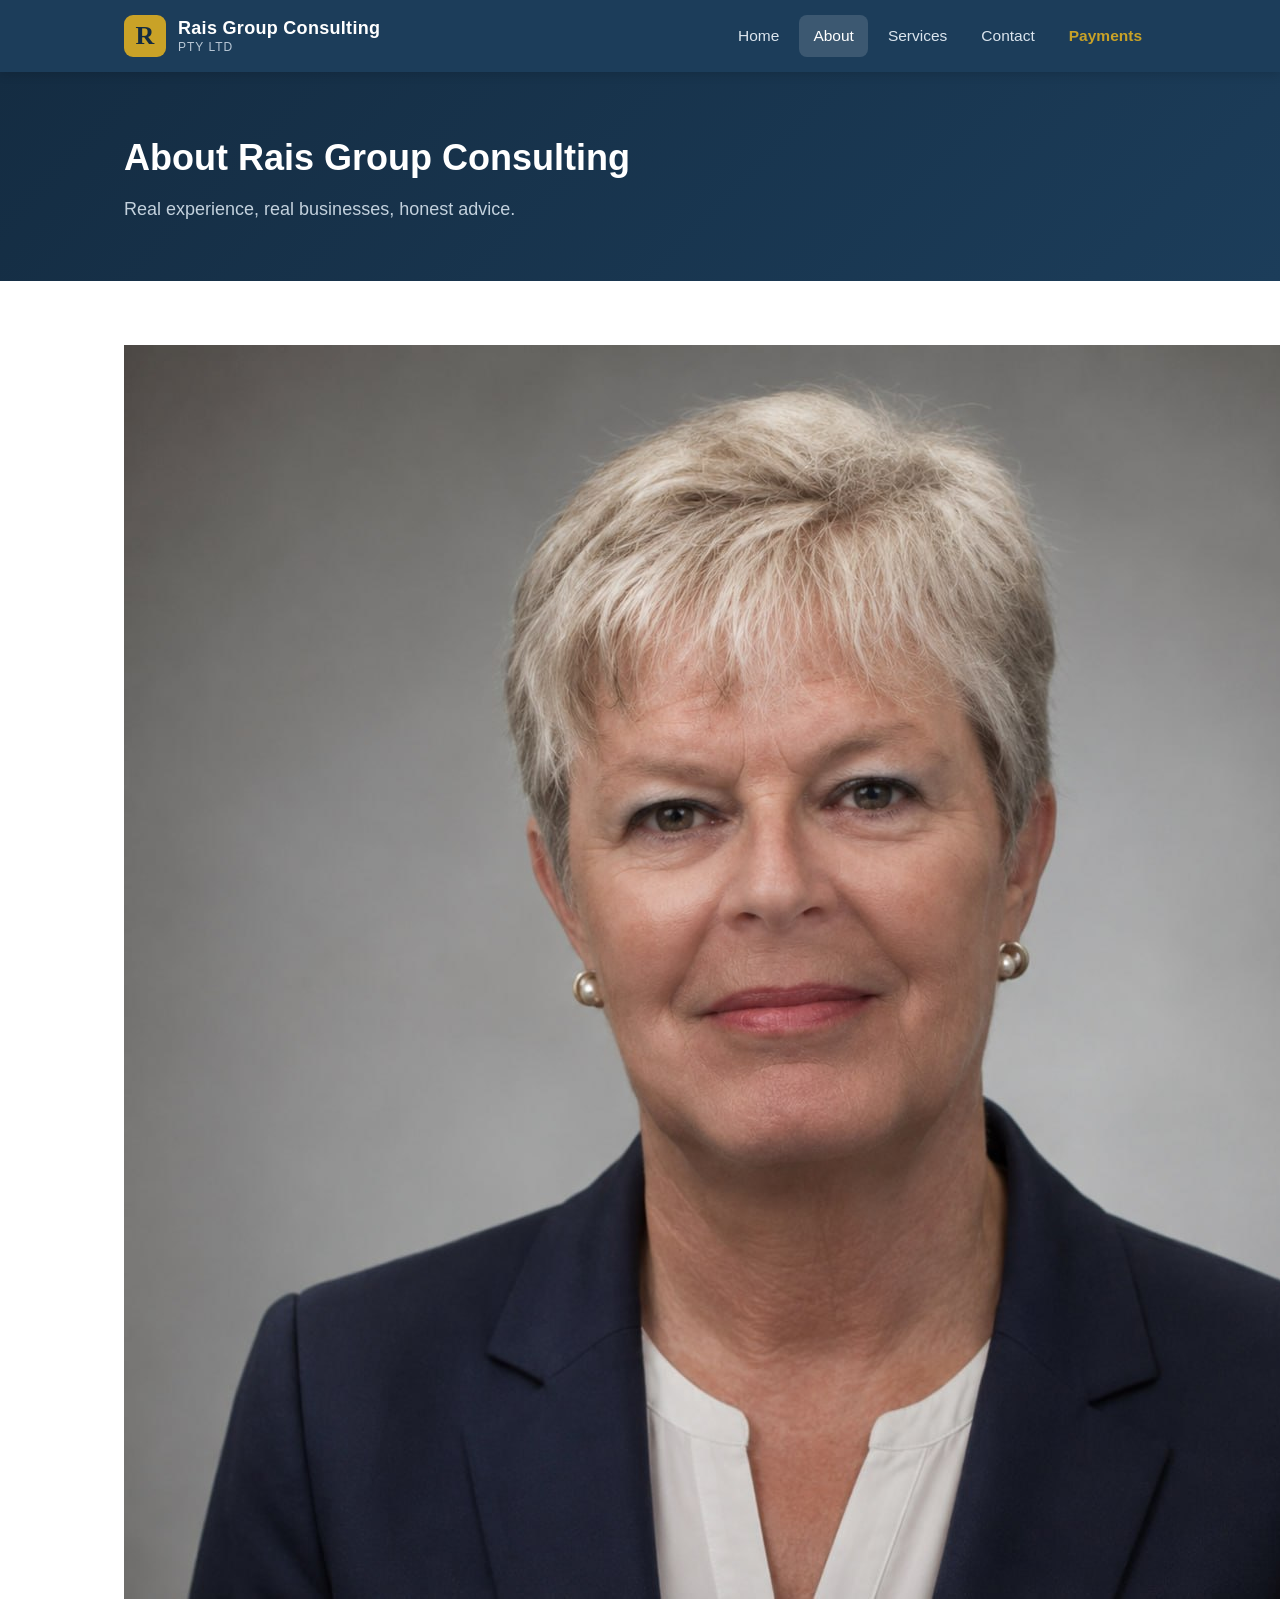
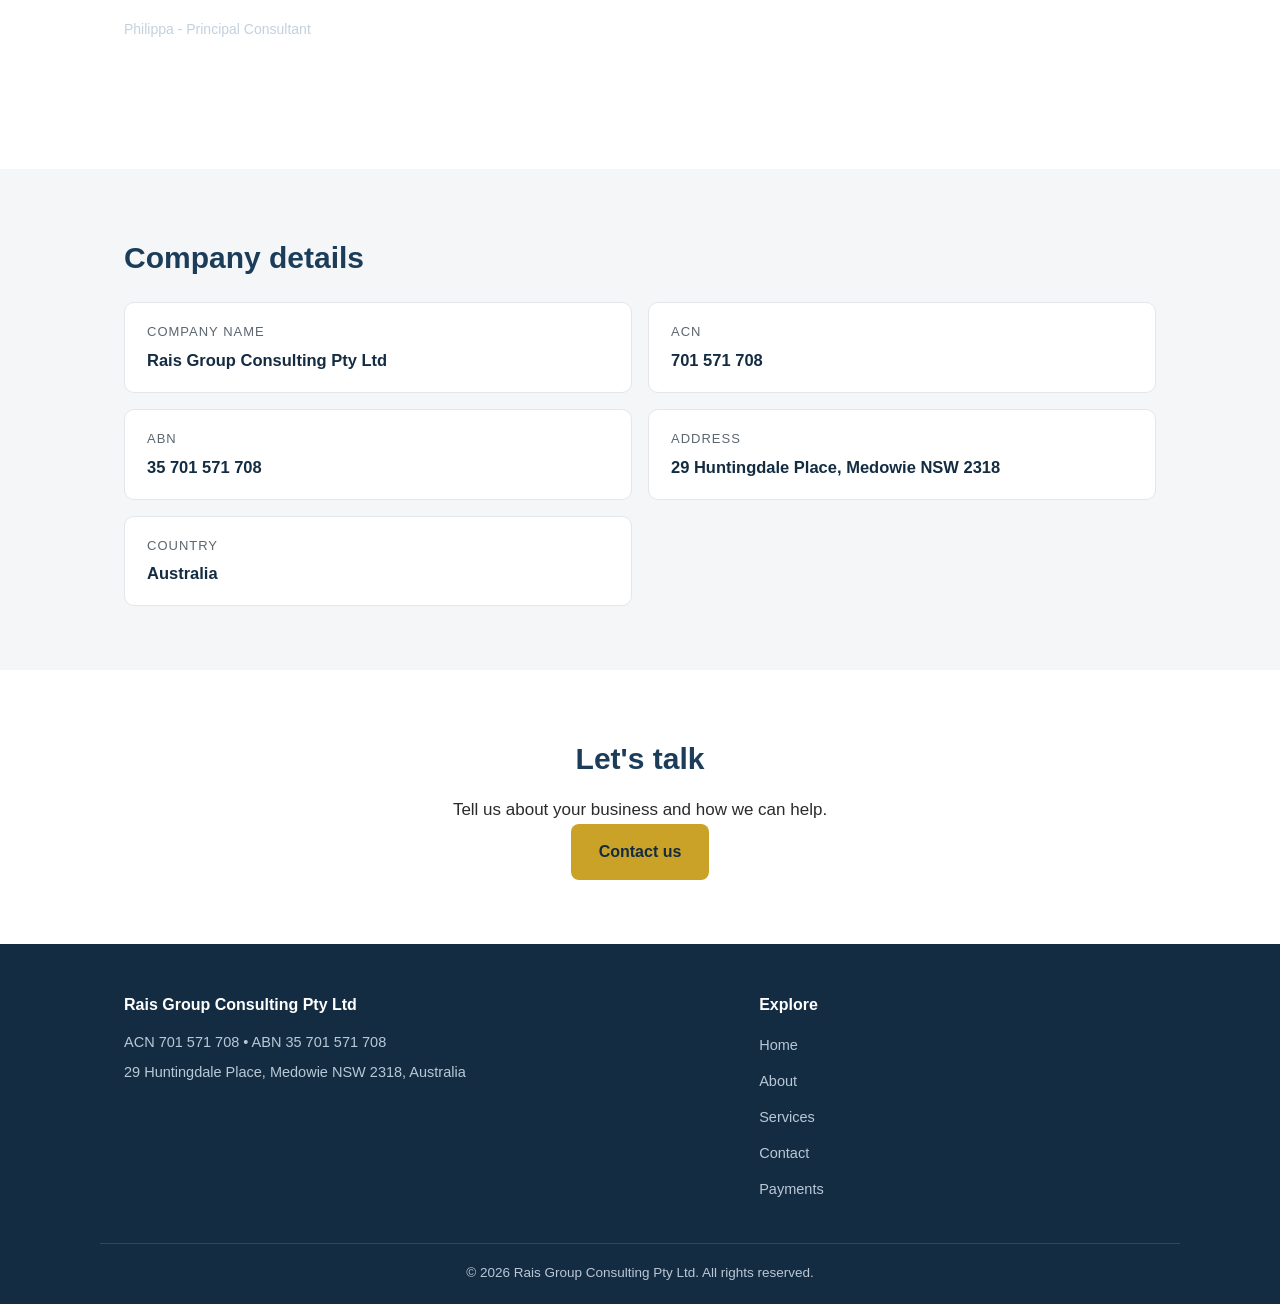
==== about.html @ 9c84bd48 "Initial site: Rais Group Consulting - home, about, services, contact, payments" ====
<!DOCTYPE html>
<html lang="en-AU">
<head>
<meta charset="UTF-8">
<meta name="viewport" content="width=device-width, initial-scale=1.0">
<title>About Us - Rais Group Consulting</title>
<meta name="description" content="About Rais Group Consulting Pty Ltd - thirty years of business experience, now available to help your business.">
<link rel="stylesheet" href="css/styles.css">
<link rel="icon" href="data:image/svg+xml,<svg xmlns='http://www.w3.org/2000/svg' viewBox='0 0 100 100'><rect width='100' height='100' rx='16' fill='%231c3d5a'/><text x='50' y='68' font-size='52' text-anchor='middle' fill='%23c9a227' font-family='Georgia,serif' font-weight='bold'>R</text></svg>">
</head>
<body>
<header class="site-header">
  <div class="container header-inner">
    <a href="index.html" class="brand">
      <span class="brand-mark">R</span>
      <span class="brand-text">
        <strong>Rais Group Consulting</strong>
        <small>Pty Ltd</small>
      </span>
    </a>
    <nav class="main-nav" aria-label="Main navigation">
      <a href="index.html">Home</a>
      <a href="about.html" class="active">About</a>
      <a href="services.html">Services</a>
      <a href="contact.html">Contact</a>
      <a href="payments.html" class="nav-cta">Payments</a>
    </nav>
  </div>
</header>

<main>
  <section class="page-hero">
    <div class="container">
      <h1>About Rais Group Consulting</h1>
      <p>Real experience, real businesses, honest advice.</p>
    </div>
  </section>

  <section class="section">
    <div class="container split">
      <div class="about-image">
        <img src="assets/philippa-headshot.jpg" alt="Philippa, Principal Consultant at Rais Group Consulting">
        <p class="hero-caption">Philippa - Principal Consultant</p>
      </div>
      <div>
        <h2 class="section-title">Meet Philippa</h2>
        <p>Rais Group Consulting was founded by Philippa, who has spent thirty years working in and alongside businesses of every size - from the shop floor to the boardroom.</p>
        <p>Now in retirement, Philippa wanted to put that experience to work for people who need it most: business owners who want straightforward, practical guidance from someone who has genuinely been there.</p>
        <p>No theory. No corporate jargon. Just thirty years of knowing what works - and what doesn't - and the willingness to tell you honestly which is which.</p>
        <h3 class="sub-heading">Our approach</h3>
        <ul class="tick-list">
          <li>Listen first, advise second</li>
          <li>Plain-English, practical recommendations</li>
          <li>Advice scaled to your business and your budget</li>
          <li>A straight answer, even when it is not what you want to hear</li>
        </ul>
      </div>
    </div>
  </section>

  <section class="section section-alt">
    <div class="container">
      <h2 class="section-title">Company details</h2>
      <div class="details-grid">
        <div class="detail-item"><span>Company name</span><strong>Rais Group Consulting Pty Ltd</strong></div>
        <div class="detail-item"><span>ACN</span><strong>701 571 708</strong></div>
        <div class="detail-item"><span>ABN</span><strong>35 701 571 708</strong></div>
        <div class="detail-item"><span>Address</span><strong>29 Huntingdale Place, Medowie NSW 2318</strong></div>
        <div class="detail-item"><span>Country</span><strong>Australia</strong></div>
      </div>
    </div>
  </section>

  <section class="section">
    <div class="container center">
      <h2 class="section-title">Let's talk</h2>
      <p>Tell us about your business and how we can help.</p>
      <a href="contact.html" class="btn btn-primary">Contact us</a>
    </div>
  </section>
</main>

<footer class="site-footer">
  <div class="container footer-grid">
    <div>
      <h4>Rais Group Consulting Pty Ltd</h4>
      <p>ACN 701 571 708 &bull; ABN 35 701 571 708</p>
      <p>29 Huntingdale Place, Medowie NSW 2318, Australia</p>
    </div>
    <div>
      <h4>Explore</h4>
      <ul class="footer-links">
        <li><a href="index.html">Home</a></li>
        <li><a href="about.html">About</a></li>
        <li><a href="services.html">Services</a></li>
        <li><a href="contact.html">Contact</a></li>
        <li><a href="payments.html">Payments</a></li>
      </ul>
    </div>
  </div>
  <div class="container footer-bottom">
    <p>&copy; <span id="year"></span> Rais Group Consulting Pty Ltd. All rights reserved.</p>
  </div>
</footer>
<script>document.getElementById('year').textContent = new Date().getFullYear();</script>
</body>
</html>
---- css/styles.css ----
/* Rais Group Consulting - styles */
:root {
  --navy: #1c3d5a;
  --navy-dark: #142c42;
  --gold: #c9a227;
  --gold-dark: #a8861d;
  --ink: #2b2b2b;
  --muted: #5c6670;
  --bg: #ffffff;
  --bg-alt: #f4f6f8;
  --line: #e3e7eb;
  --radius: 10px;
  --shadow: 0 4px 20px rgba(20, 44, 66, 0.08);
}

* { box-sizing: border-box; margin: 0; padding: 0; }

html { scroll-behavior: smooth; }

body {
  font-family: "Segoe UI", "Helvetica Neue", Arial, sans-serif;
  color: var(--ink);
  background: var(--bg);
  line-height: 1.65;
  font-size: 17px;
}

.container { max-width: 1080px; margin: 0 auto; padding: 0 24px; }
.center { text-align: center; }
.hidden { display: none; }

/* Header */
.site-header {
  background: var(--navy);
  color: #fff;
  position: sticky;
  top: 0;
  z-index: 50;
  box-shadow: 0 2px 10px rgba(0,0,0,0.15);
}
.header-inner { display: flex; align-items: center; justify-content: space-between; min-height: 72px; gap: 16px; flex-wrap: wrap; padding-top: 10px; padding-bottom: 10px; }

.brand { display: flex; align-items: center; gap: 12px; text-decoration: none; color: #fff; }
.brand-mark {
  width: 42px; height: 42px; border-radius: 9px; background: var(--gold);
  color: var(--navy-dark); font-family: Georgia, serif; font-size: 26px; font-weight: bold;
  display: flex; align-items: center; justify-content: center; flex-shrink: 0;
}
.brand-text { display: flex; flex-direction: column; line-height: 1.2; }
.brand-text strong { font-size: 18px; letter-spacing: 0.3px; }
.brand-text small { font-size: 12px; color: #b9c8d6; text-transform: uppercase; letter-spacing: 1px; }

.main-nav { display: flex; gap: 6px; flex-wrap: wrap; }
.main-nav a {
  color: #dbe5ee; text-decoration: none; padding: 8px 14px; border-radius: 8px;
  font-size: 15.5px; font-weight: 500; transition: background 0.15s, color 0.15s;
}
.main-nav a:hover { background: rgba(255,255,255,0.1); color: #fff; }
.main-nav a.active { background: rgba(255,255,255,0.14); color: #fff; }
.main-nav a.nav-cta { color: var(--gold); font-weight: 600; }
.main-nav a.nav-cta.active, .main-nav a.nav-cta:hover { color: #fff; background: rgba(201,162,39,0.25); }

/* Hero */
.hero { background: linear-gradient(135deg, var(--navy-dark) 0%, var(--navy) 60%, #2a5579 100%); color: #fff; padding: 72px 0 64px; }
.hero-inner { display: grid; grid-template-columns: 1.4fr 1fr; gap: 48px; align-items: center; }
.eyebrow { color: var(--gold); font-size: 13px; letter-spacing: 1.6px; text-transform: uppercase; font-weight: 600; margin-bottom: 18px; }
.hero h1 { font-size: 42px; line-height: 1.18; margin-bottom: 18px; font-weight: 700; }
.hero-sub { font-size: 18px; color: #d3dee8; max-width: 560px; }
.hero-actions { margin-top: 28px; display: flex; gap: 14px; flex-wrap: wrap; }
.hero-image img { width: 100%; max-width: 340px; border-radius: var(--radius); box-shadow: var(--shadow); border: 3px solid rgba(255,255,255,0.25); }
.hero-image { text-align: center; }
.hero-caption { margin-top: 10px; font-size: 14px; color: #c3d1dd; }

/* Buttons */
.btn {
  display: inline-block; padding: 13px 26px; border-radius: 8px; font-size: 16px; font-weight: 600;
  text-decoration: none; border: 2px solid transparent; cursor: pointer; transition: background 0.15s, color 0.15s, border-color 0.15s;
}
.btn-primary { background: var(--gold); color: var(--navy-dark); }
.btn-primary:hover { background: var(--gold-dark); }
.btn-outline { border-color: #fff; color: #fff; background: transparent; }
.btn-outline:hover { background: rgba(255,255,255,0.12); }
.btn-outline-dark { border-color: var(--navy); color: var(--navy); background: transparent; }
.btn-outline-dark:hover { background: var(--navy); color: #fff; }

/* Sections */
.section { padding: 64px 0; }
.section-alt { background: var(--bg-alt); }
.section-title { font-size: 30px; color: var(--navy); margin-bottom: 12px; }
.section-lead { color: var(--muted); font-size: 18px; max-width: 640px; margin-bottom: 32px; }
.sub-heading { color: var(--navy); margin: 24px 0 10px; font-size: 20px; }

.split { display: grid; grid-template-columns: 1.2fr 1fr; gap: 48px; align-items: start; }

/* Cards */
.cards { display: grid; grid-template-columns: repeat(3, 1fr); gap: 24px; }
.cards-full { grid-template-columns: repeat(2, 1fr); }
.card {
  background: var(--bg); border: 1px solid var(--line); border-radius: var(--radius);
  padding: 28px; box-shadow: var(--shadow);
}
.card h3 { color: var(--navy); margin-bottom: 10px; font-size: 20px; }
.card p { color: var(--muted); font-size: 15.5px; }

/* Lists */
.tick-list { list-style: none; margin: 16px 0 24px; }
.tick-list li { padding-left: 30px; position: relative; margin-bottom: 10px; color: #3d4750; }
.tick-list li::before {
  content: "✓"; position: absolute; left: 0; top: 0; color: var(--gold);
  font-weight: bold; font-size: 18px;
}

/* Highlight box */
.highlight-box {
  background: var(--navy); color: #fff; border-radius: var(--radius);
  padding: 30px; box-shadow: var(--shadow);
}
.highlight-box h3 { color: var(--gold); margin-bottom: 10px; font-size: 20px; }
.highlight-box p { color: #d3dee8; margin-bottom: 18px; font-size: 15.5px; }

/* Page hero */
.page-hero { background: linear-gradient(135deg, var(--navy-dark), var(--navy)); color: #fff; padding: 56px 0; }
.page-hero h1 { font-size: 36px; margin-bottom: 8px; }
.page-hero p { color: #c3d1dd; font-size: 18px; }

/* Details */
.details-grid { display: grid; grid-template-columns: repeat(2, 1fr); gap: 16px; margin-top: 20px; }
.detail-item {
  background: var(--bg); border: 1px solid var(--line); border-radius: var(--radius);
  padding: 18px 22px; display: flex; flex-direction: column; gap: 4px;
}
.detail-item span { font-size: 13px; text-transform: uppercase; letter-spacing: 1px; color: var(--muted); }
.detail-item strong { font-size: 16.5px; color: var(--navy-dark); }
.details-stack { display: flex; flex-direction: column; gap: 12px; margin-bottom: 24px; }

/* Steps */
.steps { display: grid; grid-template-columns: repeat(3, 1fr); gap: 24px; margin: 32px 0 36px; text-align: left; }
.step { background: var(--bg); border: 1px solid var(--line); border-radius: var(--radius); padding: 26px; position: relative; box-shadow: var(--shadow); }
.step-num {
  width: 34px; height: 34px; border-radius: 50%; background: var(--gold); color: var(--navy-dark);
  font-weight: bold; display: flex; align-items: center; justify-content: center; margin-bottom: 12px; font-size: 16px;
}
.step h3 { color: var(--navy); margin-bottom: 6px; font-size: 18px; }
.step p { color: var(--muted); font-size: 15px; }

/* Form */
.contact-form { max-width: 620px; }
.form-group { margin-bottom: 18px; }
.form-group label { display: block; font-weight: 600; color: var(--navy-dark); margin-bottom: 6px; font-size: 15px; }
.form-group input, .form-group textarea {
  width: 100%; padding: 12px 14px; border: 1.5px solid var(--line); border-radius: 8px;
  font-size: 16px; font-family: inherit; color: var(--ink); background: #fff; transition: border-color 0.15s;
}
.form-group input:focus, .form-group textarea:focus { outline: none; border-color: var(--gold); }
.form-group textarea { resize: vertical; }

/* Coming soon */
.coming-soon { max-width: 640px; margin: 0 auto; }
.coming-soon-badge {
  display: inline-block; background: var(--gold); color: var(--navy-dark); font-weight: 700;
  padding: 8px 20px; border-radius: 100px; font-size: 14px; letter-spacing: 1px; text-transform: uppercase; margin-bottom: 20px;
}
.coming-soon p { color: var(--muted); margin-bottom: 16px; }
.coming-soon .btn { margin-top: 10px; }

/* Footer */
.site-footer { background: var(--navy-dark); color: #b9c8d6; padding: 48px 0 20px; margin-top: 0; }
.footer-grid { display: grid; grid-template-columns: 1.5fr 1fr; gap: 40px; margin-bottom: 32px; }
.site-footer h4 { color: #fff; margin-bottom: 12px; font-size: 16px; }
.site-footer p { font-size: 14.5px; margin-bottom: 6px; }
.footer-links { list-style: none; }
.footer-links li { margin-bottom: 8px; }
.footer-links a { color: #b9c8d6; text-decoration: none; font-size: 14.5px; }
.footer-links a:hover { color: var(--gold); }
.footer-bottom { border-top: 1px solid rgba(255,255,255,0.12); padding-top: 18px; text-align: center; }
.footer-bottom p { font-size: 13.5px; margin: 0; }

/* Responsive */
@media (max-width: 860px) {
  .hero-inner, .split { grid-template-columns: 1fr; }
  .hero h1 { font-size: 32px; }
  .cards, .cards-full, .steps, .details-grid { grid-template-columns: 1fr; }
  .hero-image img { max-width: 260px; }
  .header-inner { flex-direction: column; align-items: flex-start; }
  .footer-grid { grid-template-columns: 1fr; }
}
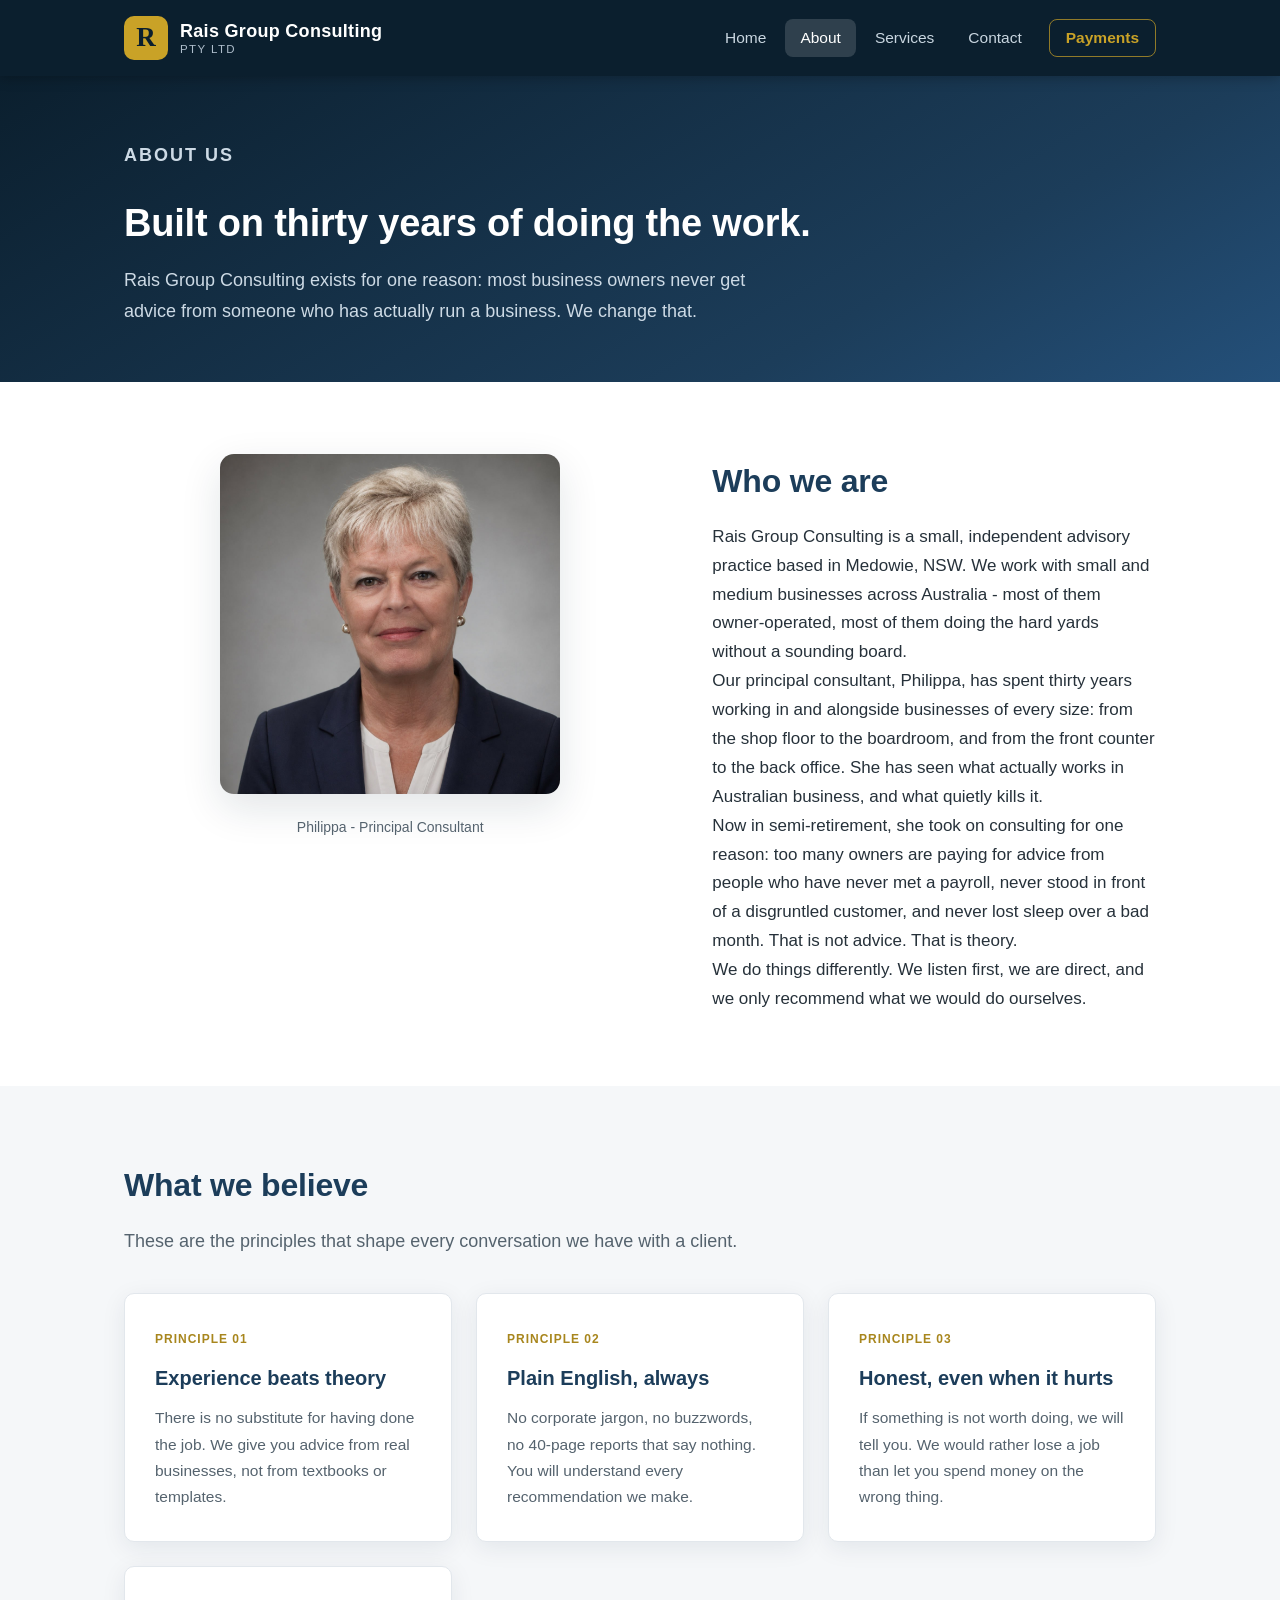
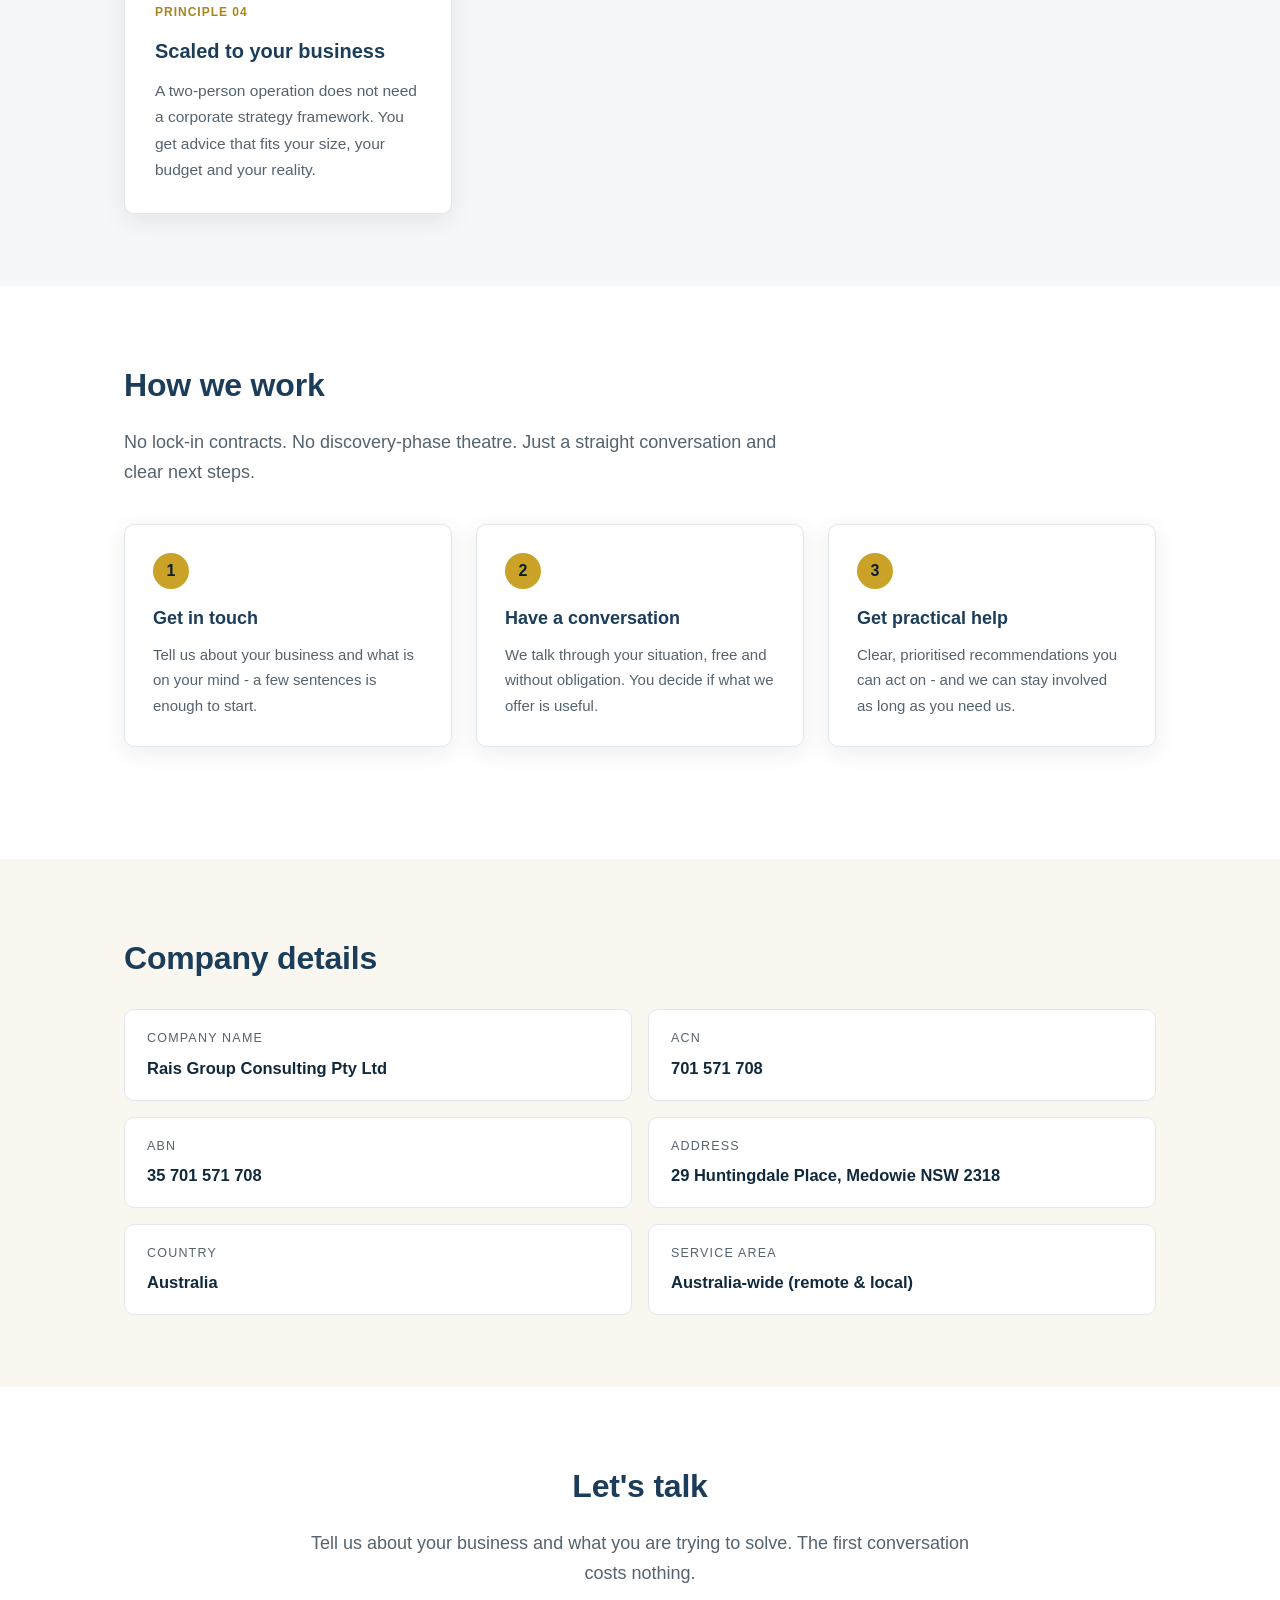
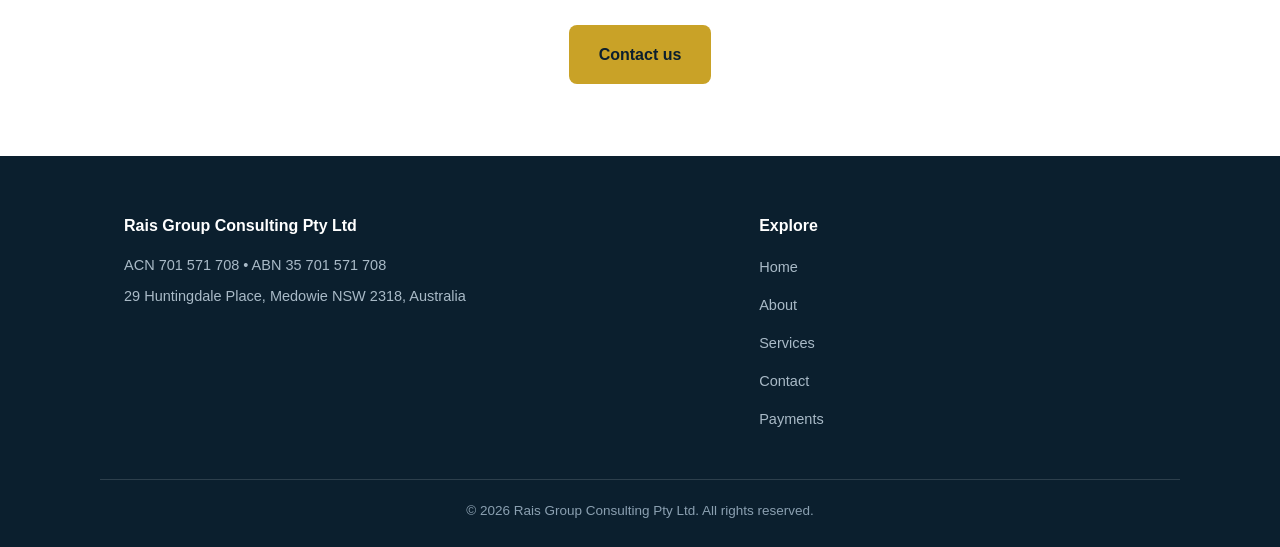
==== commit b600329d: "Site overhaul: fix layout/image overflow, deeper human copy across home/about/services, cleaner nav" ====
--- a/about.html
+++ b/about.html
@@ -3,10 +3,10 @@
 <head>
 <meta charset="UTF-8">
 <meta name="viewport" content="width=device-width, initial-scale=1.0">
-<title>About Us - Rais Group Consulting</title>
-<meta name="description" content="About Rais Group Consulting Pty Ltd - thirty years of business experience, now available to help your business.">
+<title>About - Rais Group Consulting</title>
+<meta name="description" content="Rais Group Consulting Pty Ltd - practical business advisory from someone who has run real businesses. Based in Medowie, NSW. ABN 35 701 571 708.">
 <link rel="stylesheet" href="css/styles.css">
-<link rel="icon" href="data:image/svg+xml,<svg xmlns='http://www.w3.org/2000/svg' viewBox='0 0 100 100'><rect width='100' height='100' rx='16' fill='%231c3d5a'/><text x='50' y='68' font-size='52' text-anchor='middle' fill='%23c9a227' font-family='Georgia,serif' font-weight='bold'>R</text></svg>">
+<link rel="icon" href="data:image/svg+xml,<svg xmlns='http://www.w3.org/2000/svg' viewBox='0 0 100 100'><rect width='100' height='100' rx='16' fill='%23102c3e'/><text x='50' y='68' font-size='52' text-anchor='middle' fill='%23c9a227' font-family='Georgia,serif' font-weight='bold'>R</text></svg>">
 </head>
 <body>
 <header class="site-header">
@@ -31,8 +31,9 @@
 <main>
   <section class="page-hero">
     <div class="container">
-      <h1>About Rais Group Consulting</h1>
-      <p>Real experience, real businesses, honest advice.</p>
+      <p class="eyebrow">About us</p>
+      <h1>Built on thirty years of doing the work.</h1>
+      <p>Rais Group Consulting exists for one reason: most business owners never get advice from someone who has actually run a business. We change that.</p>
     </div>
   </section>
 
@@ -43,22 +44,69 @@
         <p class="hero-caption">Philippa - Principal Consultant</p>
       </div>
       <div>
-        <h2 class="section-title">Meet Philippa</h2>
-        <p>Rais Group Consulting was founded by Philippa, who has spent thirty years working in and alongside businesses of every size - from the shop floor to the boardroom.</p>
-        <p>Now in retirement, Philippa wanted to put that experience to work for people who need it most: business owners who want straightforward, practical guidance from someone who has genuinely been there.</p>
-        <p>No theory. No corporate jargon. Just thirty years of knowing what works - and what doesn't - and the willingness to tell you honestly which is which.</p>
-        <h3 class="sub-heading">Our approach</h3>
-        <ul class="tick-list">
-          <li>Listen first, advise second</li>
-          <li>Plain-English, practical recommendations</li>
-          <li>Advice scaled to your business and your budget</li>
-          <li>A straight answer, even when it is not what you want to hear</li>
-        </ul>
+        <h2 class="section-title">Who we are</h2>
+        <p>Rais Group Consulting is a small, independent advisory practice based in Medowie, NSW. We work with small and medium businesses across Australia - most of them owner-operated, most of them doing the hard yards without a sounding board.</p>
+        <p>Our principal consultant, Philippa, has spent thirty years working in and alongside businesses of every size: from the shop floor to the boardroom, and from the front counter to the back office. She has seen what actually works in Australian business, and what quietly kills it.</p>
+        <p>Now in semi-retirement, she took on consulting for one reason: too many owners are paying for advice from people who have never met a payroll, never stood in front of a disgruntled customer, and never lost sleep over a bad month. That is not advice. That is theory.</p>
+        <p>We do things differently. We listen first, we are direct, and we only recommend what we would do ourselves.</p>
       </div>
     </div>
   </section>
 
   <section class="section section-alt">
+    <div class="container">
+      <h2 class="section-title">What we believe</h2>
+      <p class="section-lead">These are the principles that shape every conversation we have with a client.</p>
+      <div class="cards">
+        <div class="card">
+          <span class="card-tag">Principle 01</span>
+          <h3>Experience beats theory</h3>
+          <p>There is no substitute for having done the job. We give you advice from real businesses, not from textbooks or templates.</p>
+        </div>
+        <div class="card">
+          <span class="card-tag">Principle 02</span>
+          <h3>Plain English, always</h3>
+          <p>No corporate jargon, no buzzwords, no 40-page reports that say nothing. You will understand every recommendation we make.</p>
+        </div>
+        <div class="card">
+          <span class="card-tag">Principle 03</span>
+          <h3>Honest, even when it hurts</h3>
+          <p>If something is not worth doing, we will tell you. We would rather lose a job than let you spend money on the wrong thing.</p>
+        </div>
+        <div class="card">
+          <span class="card-tag">Principle 04</span>
+          <h3>Scaled to your business</h3>
+          <p>A two-person operation does not need a corporate strategy framework. You get advice that fits your size, your budget and your reality.</p>
+        </div>
+      </div>
+    </div>
+  </section>
+
+  <section class="section">
+    <div class="container">
+      <h2 class="section-title">How we work</h2>
+      <p class="section-lead">No lock-in contracts. No discovery-phase theatre. Just a straight conversation and clear next steps.</p>
+      <div class="steps">
+        <div class="step">
+          <span class="step-num">1</span>
+          <h3>Get in touch</h3>
+          <p>Tell us about your business and what is on your mind - a few sentences is enough to start.</p>
+        </div>
+        <div class="step">
+          <span class="step-num">2</span>
+          <h3>Have a conversation</h3>
+          <p>We talk through your situation, free and without obligation. You decide if what we offer is useful.</p>
+        </div>
+        <div class="step">
+          <span class="step-num">3</span>
+          <h3>Get practical help</h3>
+          <p>Clear, prioritised recommendations you can act on - and we can stay involved as long as you need us.</p>
+        </div>
+      </div>
+    </div>
+  </section>
+
+  <section class="section section-warm">
     <div class="container">
       <h2 class="section-title">Company details</h2>
       <div class="details-grid">
@@ -67,6 +115,7 @@
         <div class="detail-item"><span>ABN</span><strong>35 701 571 708</strong></div>
         <div class="detail-item"><span>Address</span><strong>29 Huntingdale Place, Medowie NSW 2318</strong></div>
         <div class="detail-item"><span>Country</span><strong>Australia</strong></div>
+        <div class="detail-item"><span>Service area</span><strong>Australia-wide (remote &amp; local)</strong></div>
       </div>
     </div>
   </section>
@@ -74,7 +123,7 @@
   <section class="section">
     <div class="container center">
       <h2 class="section-title">Let's talk</h2>
-      <p>Tell us about your business and how we can help.</p>
+      <p class="section-lead" style="margin-left:auto;margin-right:auto;">Tell us about your business and what you are trying to solve. The first conversation costs nothing.</p>
       <a href="contact.html" class="btn btn-primary">Contact us</a>
     </div>
   </section>
--- a/css/styles.css
+++ b/css/styles.css
@@ -1,16 +1,20 @@
-/* Rais Group Consulting - styles */
+/* Rais Group Consulting - styles v2 */
 :root {
   --navy: #1c3d5a;
-  --navy-dark: #142c42;
+  --navy-dark: #10293c;
+  --navy-deep: #0b1f2e;
   --gold: #c9a227;
   --gold-dark: #a8861d;
-  --ink: #2b2b2b;
-  --muted: #5c6670;
+  --ink: #26313a;
+  --muted: #55636e;
   --bg: #ffffff;
-  --bg-alt: #f4f6f8;
-  --line: #e3e7eb;
+  --bg-alt: #f5f7f9;
+  --bg-warm: #faf7f0;
+  --line: #e2e7ec;
+  --line-dark: rgba(255,255,255,0.14);
   --radius: 10px;
-  --shadow: 0 4px 20px rgba(20, 44, 66, 0.08);
+  --shadow: 0 6px 24px rgba(16, 41, 60, 0.08);
+  --shadow-lg: 0 14px 40px rgba(16, 41, 60, 0.12);
 }
 
 * { box-sizing: border-box; margin: 0; padding: 0; }
@@ -21,9 +25,12 @@
   font-family: "Segoe UI", "Helvetica Neue", Arial, sans-serif;
   color: var(--ink);
   background: var(--bg);
-  line-height: 1.65;
+  line-height: 1.7;
   font-size: 17px;
-}
+  overflow-x: clip;
+}
+
+img { max-width: 100%; height: auto; }
 
 .container { max-width: 1080px; margin: 0 auto; padding: 0 24px; }
 .center { text-align: center; }
@@ -31,52 +38,70 @@
 
 /* Header */
 .site-header {
-  background: var(--navy);
+  background: var(--navy-deep);
   color: #fff;
   position: sticky;
   top: 0;
   z-index: 50;
-  box-shadow: 0 2px 10px rgba(0,0,0,0.15);
-}
-.header-inner { display: flex; align-items: center; justify-content: space-between; min-height: 72px; gap: 16px; flex-wrap: wrap; padding-top: 10px; padding-bottom: 10px; }
+  box-shadow: 0 2px 12px rgba(0,0,0,0.25);
+}
+.header-inner {
+  display: flex; align-items: center; justify-content: space-between;
+  min-height: 76px; gap: 16px; flex-wrap: wrap; padding-top: 12px; padding-bottom: 12px;
+}
 
 .brand { display: flex; align-items: center; gap: 12px; text-decoration: none; color: #fff; }
 .brand-mark {
-  width: 42px; height: 42px; border-radius: 9px; background: var(--gold);
-  color: var(--navy-dark); font-family: Georgia, serif; font-size: 26px; font-weight: bold;
+  width: 44px; height: 44px; border-radius: 10px; background: var(--gold);
+  color: var(--navy-deep); font-family: Georgia, serif; font-size: 27px; font-weight: bold;
   display: flex; align-items: center; justify-content: center; flex-shrink: 0;
 }
-.brand-text { display: flex; flex-direction: column; line-height: 1.2; }
-.brand-text strong { font-size: 18px; letter-spacing: 0.3px; }
-.brand-text small { font-size: 12px; color: #b9c8d6; text-transform: uppercase; letter-spacing: 1px; }
-
-.main-nav { display: flex; gap: 6px; flex-wrap: wrap; }
+.brand-text { display: flex; flex-direction: column; line-height: 1.25; }
+.brand-text strong { font-size: 18px; letter-spacing: 0.3px; color: #fff; }
+.brand-text small { font-size: 11.5px; color: #aebdcb; text-transform: uppercase; letter-spacing: 1.4px; }
+
+.main-nav { display: flex; align-items: center; gap: 4px; flex-wrap: wrap; }
 .main-nav a {
-  color: #dbe5ee; text-decoration: none; padding: 8px 14px; border-radius: 8px;
+  color: #c9d6e0; text-decoration: none; padding: 9px 15px; border-radius: 8px;
   font-size: 15.5px; font-weight: 500; transition: background 0.15s, color 0.15s;
-}
-.main-nav a:hover { background: rgba(255,255,255,0.1); color: #fff; }
-.main-nav a.active { background: rgba(255,255,255,0.14); color: #fff; }
-.main-nav a.nav-cta { color: var(--gold); font-weight: 600; }
-.main-nav a.nav-cta.active, .main-nav a.nav-cta:hover { color: #fff; background: rgba(201,162,39,0.25); }
+  line-height: 1.3;
+}
+.main-nav a:hover { background: rgba(255,255,255,0.09); color: #fff; }
+.main-nav a.active { background: rgba(255,255,255,0.15); color: #fff; }
+.main-nav a.nav-cta {
+  margin-left: 8px; border: 1.5px solid rgba(201,162,39,0.7); color: var(--gold);
+  font-weight: 600; padding: 8px 16px;
+}
+.main-nav a.nav-cta:hover { background: var(--gold); color: var(--navy-deep); border-color: var(--gold); }
 
 /* Hero */
-.hero { background: linear-gradient(135deg, var(--navy-dark) 0%, var(--navy) 60%, #2a5579 100%); color: #fff; padding: 72px 0 64px; }
-.hero-inner { display: grid; grid-template-columns: 1.4fr 1fr; gap: 48px; align-items: center; }
-.eyebrow { color: var(--gold); font-size: 13px; letter-spacing: 1.6px; text-transform: uppercase; font-weight: 600; margin-bottom: 18px; }
-.hero h1 { font-size: 42px; line-height: 1.18; margin-bottom: 18px; font-weight: 700; }
-.hero-sub { font-size: 18px; color: #d3dee8; max-width: 560px; }
-.hero-actions { margin-top: 28px; display: flex; gap: 14px; flex-wrap: wrap; }
-.hero-image img { width: 100%; max-width: 340px; border-radius: var(--radius); box-shadow: var(--shadow); border: 3px solid rgba(255,255,255,0.25); }
+.hero {
+  background: linear-gradient(150deg, var(--navy-deep) 0%, var(--navy) 55%, #24507a 100%);
+  color: #fff; padding: 84px 0 72px;
+}
+.hero-inner { display: grid; grid-template-columns: 1.5fr 1fr; gap: 56px; align-items: center; }
+.eyebrow {
+  color: var(--gold); font-size: 12.5px; letter-spacing: 2px; text-transform: uppercase;
+  font-weight: 600; margin-bottom: 20px;
+}
+.hero h1 { font-size: 44px; line-height: 1.15; margin-bottom: 20px; font-weight: 700; letter-spacing: -0.3px; }
+.hero-sub { font-size: 18.5px; color: #d7e2ec; max-width: 580px; }
+.hero-actions { margin-top: 32px; display: flex; gap: 14px; flex-wrap: wrap; }
 .hero-image { text-align: center; }
-.hero-caption { margin-top: 10px; font-size: 14px; color: #c3d1dd; }
+.hero-image img {
+  width: 100%; max-width: 320px; border-radius: 14px; box-shadow: var(--shadow-lg);
+  border: 3px solid rgba(255,255,255,0.22);
+}
+.hero-caption { margin-top: 12px; font-size: 14px; color: #c6d3de; }
 
 /* Buttons */
 .btn {
-  display: inline-block; padding: 13px 26px; border-radius: 8px; font-size: 16px; font-weight: 600;
-  text-decoration: none; border: 2px solid transparent; cursor: pointer; transition: background 0.15s, color 0.15s, border-color 0.15s;
-}
-.btn-primary { background: var(--gold); color: var(--navy-dark); }
+  display: inline-block; padding: 14px 28px; border-radius: 8px; font-size: 16px; font-weight: 600;
+  text-decoration: none; border: 2px solid transparent; cursor: pointer;
+  transition: background 0.15s, color 0.15s, border-color 0.15s, transform 0.1s;
+}
+.btn:active { transform: translateY(1px); }
+.btn-primary { background: var(--gold); color: var(--navy-deep); }
 .btn-primary:hover { background: var(--gold-dark); }
 .btn-outline { border-color: #fff; color: #fff; background: transparent; }
 .btn-outline:hover { background: rgba(255,255,255,0.12); }
@@ -84,63 +109,83 @@
 .btn-outline-dark:hover { background: var(--navy); color: #fff; }
 
 /* Sections */
-.section { padding: 64px 0; }
+.section { padding: 72px 0; }
 .section-alt { background: var(--bg-alt); }
-.section-title { font-size: 30px; color: var(--navy); margin-bottom: 12px; }
-.section-lead { color: var(--muted); font-size: 18px; max-width: 640px; margin-bottom: 32px; }
-.sub-heading { color: var(--navy); margin: 24px 0 10px; font-size: 20px; }
-
-.split { display: grid; grid-template-columns: 1.2fr 1fr; gap: 48px; align-items: start; }
+.section-warm { background: var(--bg-warm); }
+.section-title { font-size: 32px; color: var(--navy); margin-bottom: 14px; letter-spacing: -0.2px; }
+.section-lead { color: var(--muted); font-size: 18px; max-width: 660px; margin-bottom: 36px; }
+.sub-heading { color: var(--navy); margin: 28px 0 12px; font-size: 21px; }
+
+.split { display: grid; grid-template-columns: 1.2fr 1fr; gap: 56px; align-items: start; }
 
 /* Cards */
 .cards { display: grid; grid-template-columns: repeat(3, 1fr); gap: 24px; }
 .cards-full { grid-template-columns: repeat(2, 1fr); }
 .card {
   background: var(--bg); border: 1px solid var(--line); border-radius: var(--radius);
-  padding: 28px; box-shadow: var(--shadow);
-}
+  padding: 30px; box-shadow: var(--shadow); transition: box-shadow 0.2s, transform 0.2s;
+}
+.card:hover { box-shadow: var(--shadow-lg); transform: translateY(-2px); }
 .card h3 { color: var(--navy); margin-bottom: 10px; font-size: 20px; }
 .card p { color: var(--muted); font-size: 15.5px; }
+.card .card-tag {
+  display: inline-block; font-size: 12px; font-weight: 600; letter-spacing: 1px;
+  text-transform: uppercase; color: var(--gold-dark); margin-bottom: 12px;
+}
 
 /* Lists */
-.tick-list { list-style: none; margin: 16px 0 24px; }
-.tick-list li { padding-left: 30px; position: relative; margin-bottom: 10px; color: #3d4750; }
+.tick-list { list-style: none; margin: 18px 0 28px; }
+.tick-list li { padding-left: 32px; position: relative; margin-bottom: 12px; color: #35424c; }
 .tick-list li::before {
-  content: "✓"; position: absolute; left: 0; top: 0; color: var(--gold);
+  content: "\2713"; position: absolute; left: 0; top: 0; color: var(--gold-dark);
   font-weight: bold; font-size: 18px;
 }
 
 /* Highlight box */
 .highlight-box {
   background: var(--navy); color: #fff; border-radius: var(--radius);
-  padding: 30px; box-shadow: var(--shadow);
-}
-.highlight-box h3 { color: var(--gold); margin-bottom: 10px; font-size: 20px; }
-.highlight-box p { color: #d3dee8; margin-bottom: 18px; font-size: 15.5px; }
+  padding: 34px; box-shadow: var(--shadow);
+}
+.highlight-box h3 { color: var(--gold); margin-bottom: 10px; font-size: 21px; }
+.highlight-box p { color: #d7e2ec; margin-bottom: 20px; font-size: 15.5px; }
 
 /* Page hero */
-.page-hero { background: linear-gradient(135deg, var(--navy-dark), var(--navy)); color: #fff; padding: 56px 0; }
-.page-hero h1 { font-size: 36px; margin-bottom: 8px; }
-.page-hero p { color: #c3d1dd; font-size: 18px; }
+.page-hero {
+  background: linear-gradient(150deg, var(--navy-deep), var(--navy) 70%, #24507a);
+  color: #fff; padding: 64px 0 56px;
+}
+.page-hero h1 { font-size: 38px; margin-bottom: 10px; letter-spacing: -0.2px; }
+.page-hero p { color: #cddae5; font-size: 18px; max-width: 640px; }
+
+/* About page image */
+.about-image { text-align: center; }
+.about-image img {
+  width: 100%; max-width: 340px; border-radius: 14px; box-shadow: var(--shadow-lg);
+}
+.about-image .hero-caption { margin-top: 12px; font-size: 14px; color: var(--muted); }
 
 /* Details */
-.details-grid { display: grid; grid-template-columns: repeat(2, 1fr); gap: 16px; margin-top: 20px; }
+.details-grid { display: grid; grid-template-columns: repeat(2, 1fr); gap: 16px; margin-top: 24px; }
 .detail-item {
   background: var(--bg); border: 1px solid var(--line); border-radius: var(--radius);
   padding: 18px 22px; display: flex; flex-direction: column; gap: 4px;
 }
-.detail-item span { font-size: 13px; text-transform: uppercase; letter-spacing: 1px; color: var(--muted); }
+.detail-item span { font-size: 12.5px; text-transform: uppercase; letter-spacing: 1.2px; color: var(--muted); }
 .detail-item strong { font-size: 16.5px; color: var(--navy-dark); }
 .details-stack { display: flex; flex-direction: column; gap: 12px; margin-bottom: 24px; }
 
 /* Steps */
-.steps { display: grid; grid-template-columns: repeat(3, 1fr); gap: 24px; margin: 32px 0 36px; text-align: left; }
-.step { background: var(--bg); border: 1px solid var(--line); border-radius: var(--radius); padding: 26px; position: relative; box-shadow: var(--shadow); }
+.steps { display: grid; grid-template-columns: repeat(3, 1fr); gap: 24px; margin: 36px 0 40px; text-align: left; }
+.step {
+  background: var(--bg); border: 1px solid var(--line); border-radius: var(--radius);
+  padding: 28px; position: relative; box-shadow: var(--shadow);
+}
 .step-num {
-  width: 34px; height: 34px; border-radius: 50%; background: var(--gold); color: var(--navy-dark);
-  font-weight: bold; display: flex; align-items: center; justify-content: center; margin-bottom: 12px; font-size: 16px;
-}
-.step h3 { color: var(--navy); margin-bottom: 6px; font-size: 18px; }
+  width: 36px; height: 36px; border-radius: 50%; background: var(--gold); color: var(--navy-deep);
+  font-weight: bold; display: flex; align-items: center; justify-content: center;
+  margin-bottom: 14px; font-size: 16px;
+}
+.step h3 { color: var(--navy); margin-bottom: 8px; font-size: 18px; }
 .step p { color: var(--muted); font-size: 15px; }
 
 /* Form */
@@ -148,7 +193,7 @@
 .form-group { margin-bottom: 18px; }
 .form-group label { display: block; font-weight: 600; color: var(--navy-dark); margin-bottom: 6px; font-size: 15px; }
 .form-group input, .form-group textarea {
-  width: 100%; padding: 12px 14px; border: 1.5px solid var(--line); border-radius: 8px;
+  width: 100%; padding: 13px 15px; border: 1.5px solid var(--line); border-radius: 8px;
   font-size: 16px; font-family: inherit; color: var(--ink); background: #fff; transition: border-color 0.15s;
 }
 .form-group input:focus, .form-group textarea:focus { outline: none; border-color: var(--gold); }
@@ -157,30 +202,39 @@
 /* Coming soon */
 .coming-soon { max-width: 640px; margin: 0 auto; }
 .coming-soon-badge {
-  display: inline-block; background: var(--gold); color: var(--navy-dark); font-weight: 700;
-  padding: 8px 20px; border-radius: 100px; font-size: 14px; letter-spacing: 1px; text-transform: uppercase; margin-bottom: 20px;
+  display: inline-block; background: var(--gold); color: var(--navy-deep); font-weight: 700;
+  padding: 8px 22px; border-radius: 100px; font-size: 14px; letter-spacing: 1px; text-transform: uppercase; margin-bottom: 22px;
 }
 .coming-soon p { color: var(--muted); margin-bottom: 16px; }
 .coming-soon .btn { margin-top: 10px; }
 
+/* Quote / pull section */
+.pull-quote {
+  font-size: 22px; line-height: 1.5; color: var(--navy); font-weight: 600;
+  max-width: 760px; margin: 0 auto; text-align: center;
+}
+.pull-quote cite { display: block; margin-top: 14px; font-style: normal; font-size: 15px; font-weight: 400; color: var(--muted); }
+
 /* Footer */
-.site-footer { background: var(--navy-dark); color: #b9c8d6; padding: 48px 0 20px; margin-top: 0; }
-.footer-grid { display: grid; grid-template-columns: 1.5fr 1fr; gap: 40px; margin-bottom: 32px; }
-.site-footer h4 { color: #fff; margin-bottom: 12px; font-size: 16px; }
-.site-footer p { font-size: 14.5px; margin-bottom: 6px; }
+.site-footer { background: var(--navy-deep); color: #a9bac7; padding: 56px 0 24px; }
+.footer-grid { display: grid; grid-template-columns: 1.5fr 1fr; gap: 40px; margin-bottom: 36px; }
+.site-footer h4 { color: #fff; margin-bottom: 14px; font-size: 16px; }
+.site-footer p { font-size: 14.5px; margin-bottom: 6px; color: #a9bac7; }
 .footer-links { list-style: none; }
-.footer-links li { margin-bottom: 8px; }
-.footer-links a { color: #b9c8d6; text-decoration: none; font-size: 14.5px; }
+.footer-links li { margin-bottom: 9px; }
+.footer-links a { color: #a9bac7; text-decoration: none; font-size: 14.5px; }
 .footer-links a:hover { color: var(--gold); }
-.footer-bottom { border-top: 1px solid rgba(255,255,255,0.12); padding-top: 18px; text-align: center; }
-.footer-bottom p { font-size: 13.5px; margin: 0; }
+.footer-bottom { border-top: 1px solid var(--line-dark); padding-top: 20px; text-align: center; }
+.footer-bottom p { font-size: 13.5px; margin: 0; color: #8ba0b1; }
 
 /* Responsive */
 @media (max-width: 860px) {
   .hero-inner, .split { grid-template-columns: 1fr; }
-  .hero h1 { font-size: 32px; }
+  .hero h1 { font-size: 33px; }
   .cards, .cards-full, .steps, .details-grid { grid-template-columns: 1fr; }
-  .hero-image img { max-width: 260px; }
-  .header-inner { flex-direction: column; align-items: flex-start; }
+  .hero-image img, .about-image img { max-width: 280px; }
+  .header-inner { flex-direction: column; align-items: flex-start; gap: 10px; }
+  .main-nav { width: 100%; }
+  .main-nav a.nav-cta { margin-left: 0; }
   .footer-grid { grid-template-columns: 1fr; }
 }
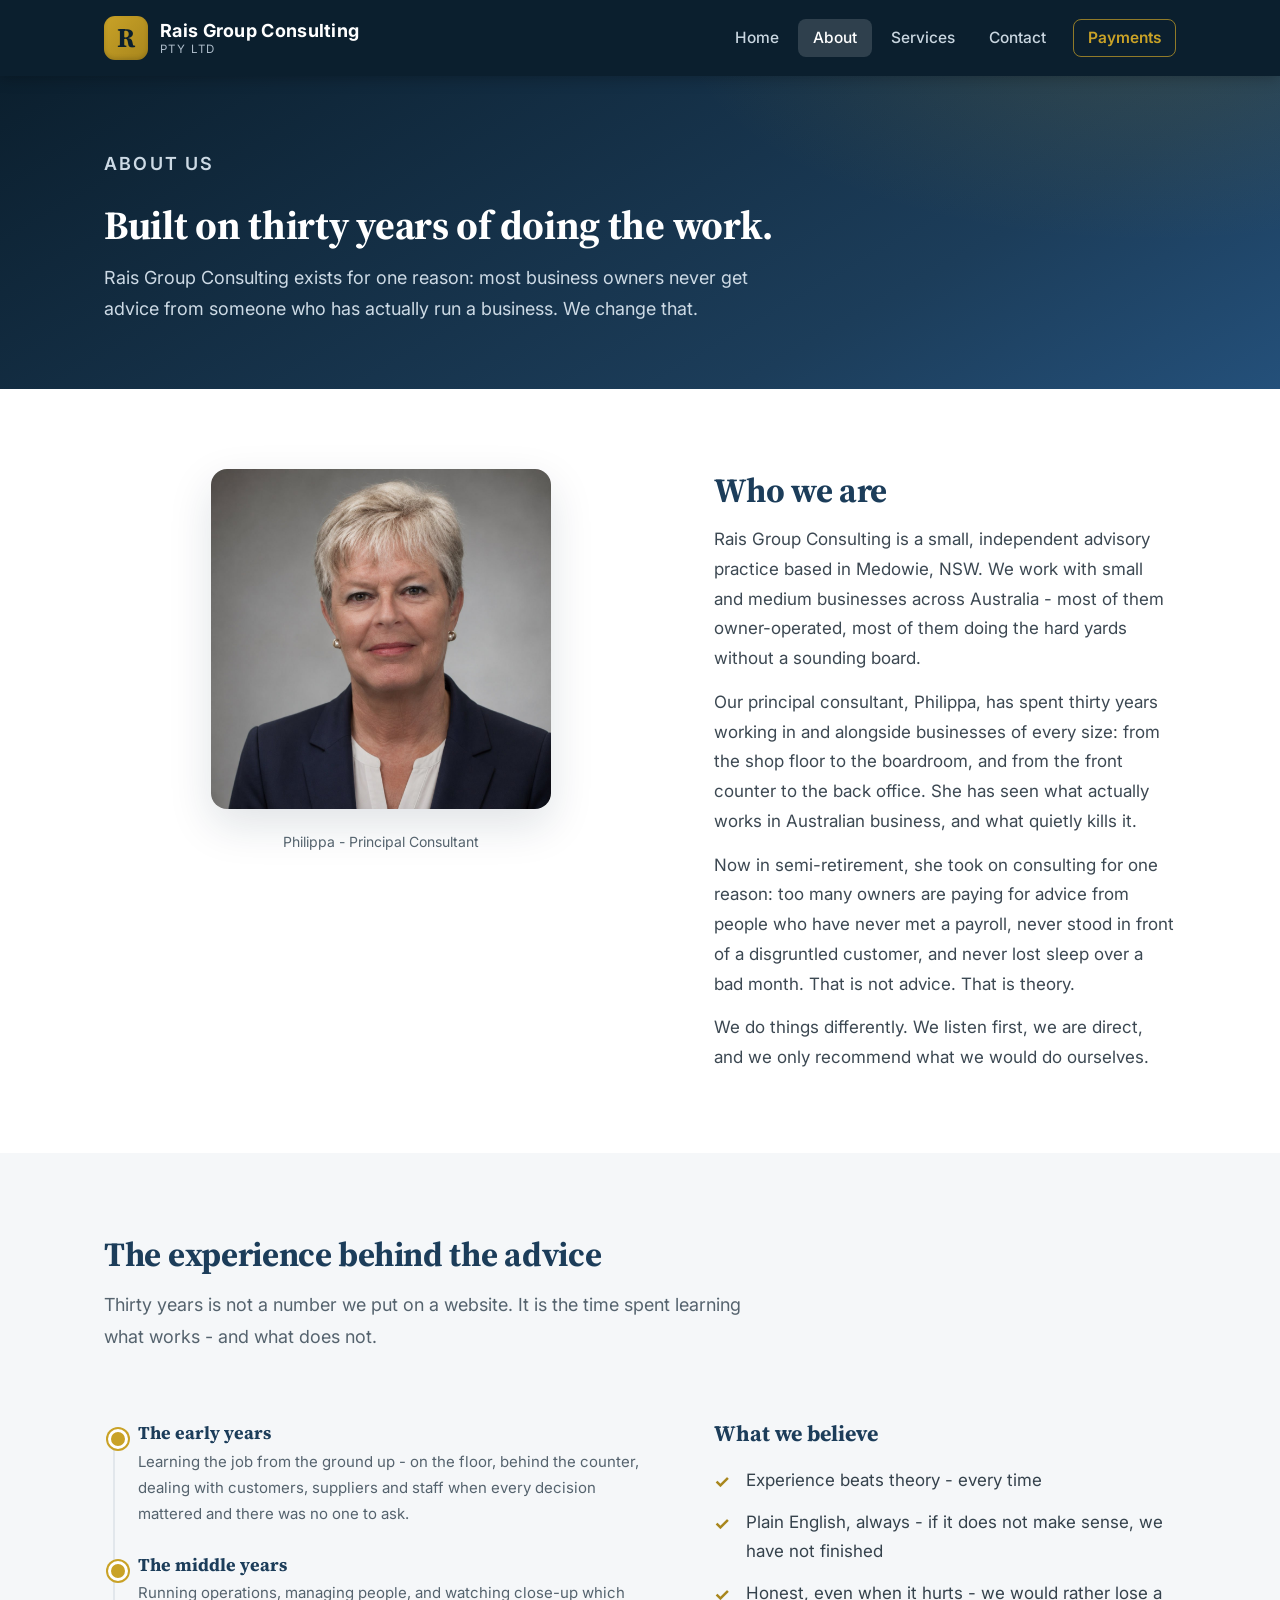
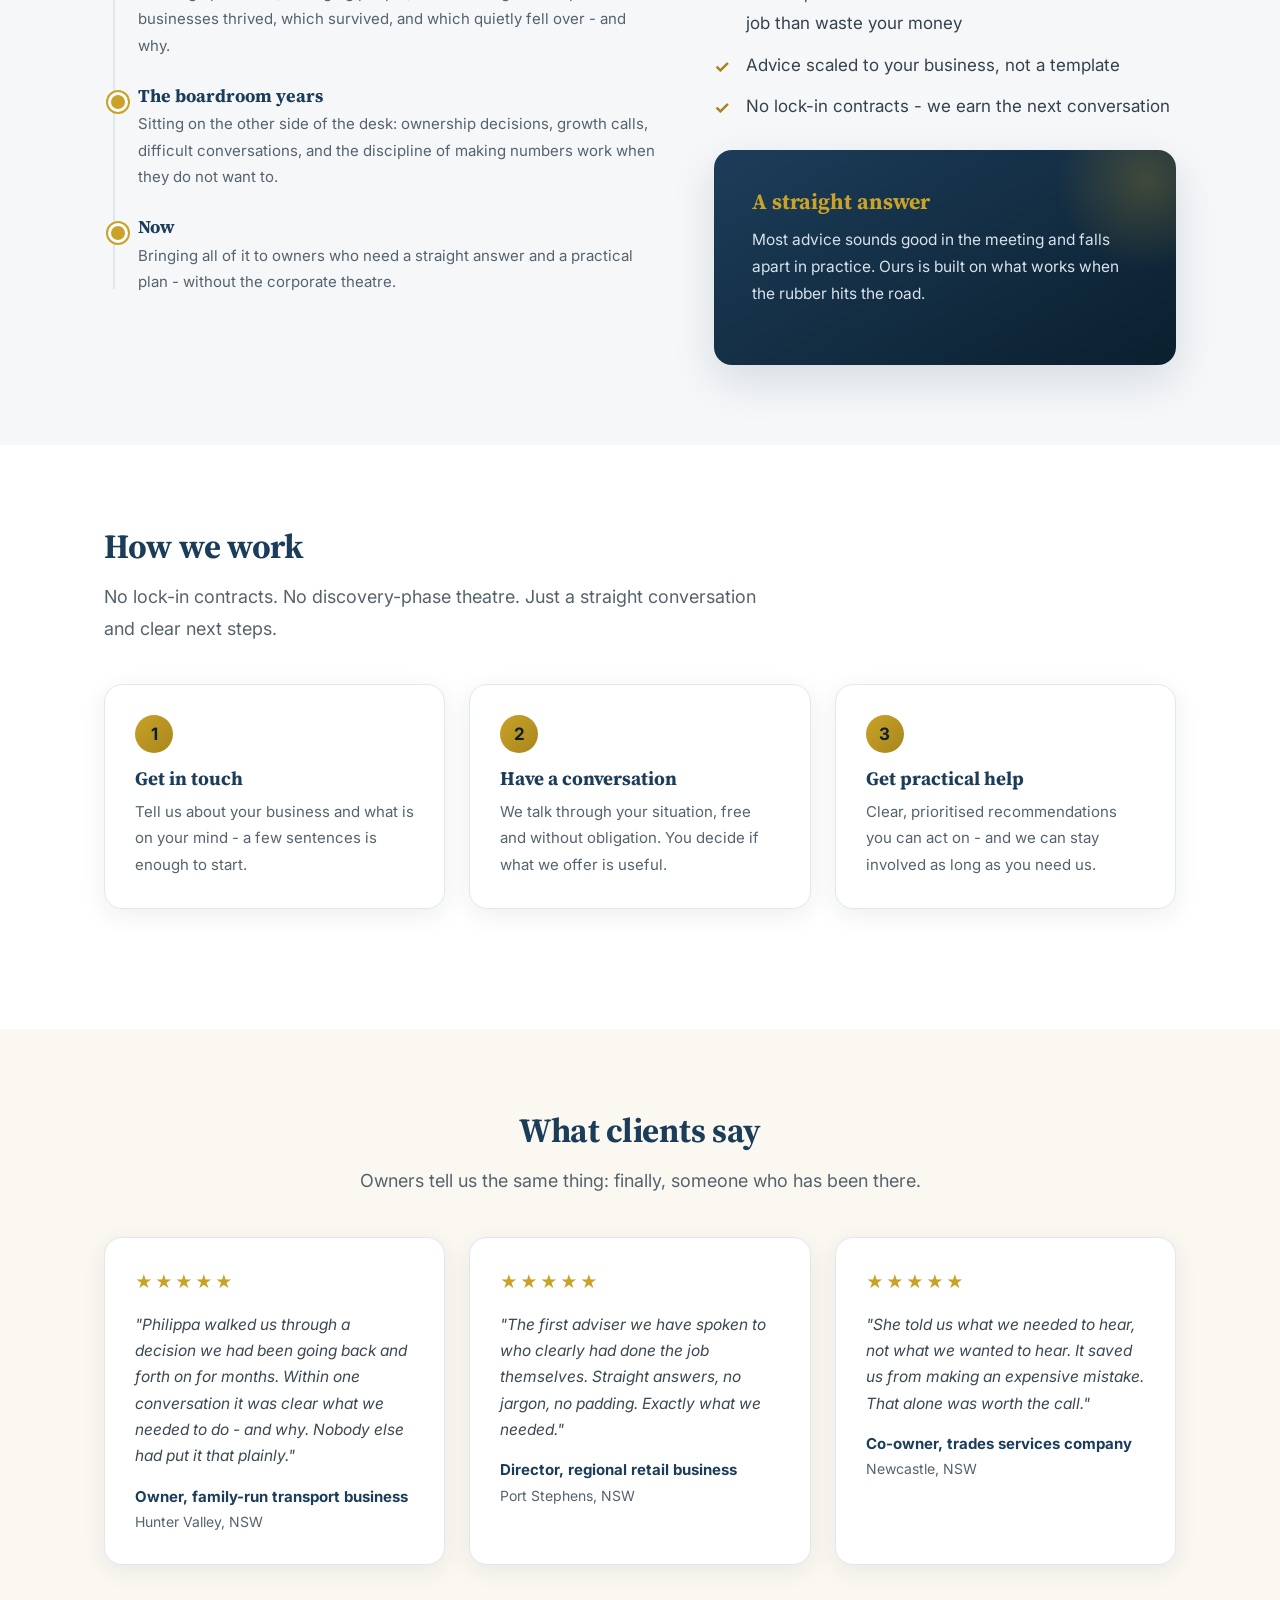
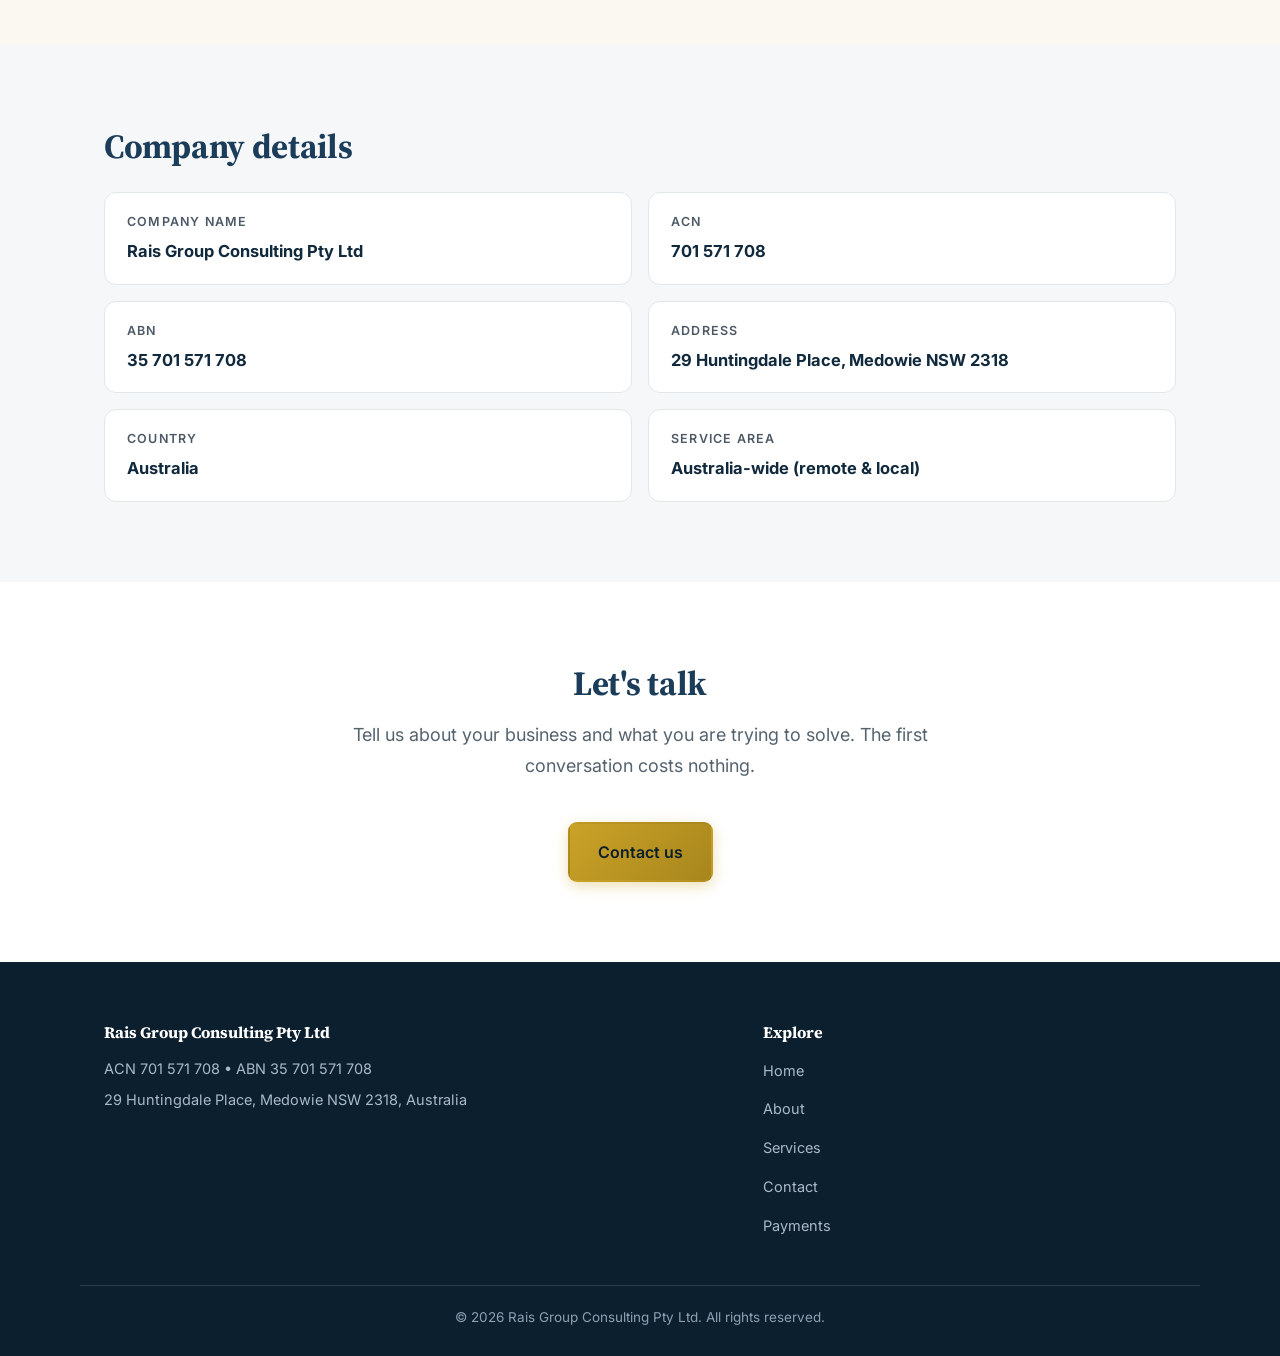
==== commit 8cb79d0d: "Sugarcoat pass: deeper copy, testimonials, FAQ, trust bar, experience timeline, premium design" ====
--- a/about.html
+++ b/about.html
@@ -5,6 +5,9 @@
 <meta name="viewport" content="width=device-width, initial-scale=1.0">
 <title>About - Rais Group Consulting</title>
 <meta name="description" content="Rais Group Consulting Pty Ltd - practical business advisory from someone who has run real businesses. Based in Medowie, NSW. ABN 35 701 571 708.">
+<link rel="preconnect" href="https://fonts.googleapis.com">
+<link rel="preconnect" href="https://fonts.gstatic.com" crossorigin>
+<link href="https://fonts.googleapis.com/css2?family=Inter:wght@400;500;600;700&family=Source+Serif+4:opsz,wght@8..60,600;8..60,700&display=swap" rel="stylesheet">
 <link rel="stylesheet" href="css/styles.css">
 <link rel="icon" href="data:image/svg+xml,<svg xmlns='http://www.w3.org/2000/svg' viewBox='0 0 100 100'><rect width='100' height='100' rx='16' fill='%23102c3e'/><text x='50' y='68' font-size='52' text-anchor='middle' fill='%23c9a227' font-family='Georgia,serif' font-weight='bold'>R</text></svg>">
 </head>
@@ -55,28 +58,42 @@
 
   <section class="section section-alt">
     <div class="container">
-      <h2 class="section-title">What we believe</h2>
-      <p class="section-lead">These are the principles that shape every conversation we have with a client.</p>
-      <div class="cards">
-        <div class="card">
-          <span class="card-tag">Principle 01</span>
-          <h3>Experience beats theory</h3>
-          <p>There is no substitute for having done the job. We give you advice from real businesses, not from textbooks or templates.</p>
+      <h2 class="section-title">The experience behind the advice</h2>
+      <p class="section-lead">Thirty years is not a number we put on a website. It is the time spent learning what works - and what does not.</p>
+      <div class="split">
+        <div>
+          <div class="timeline">
+            <div class="timeline-item">
+              <h4>The early years</h4>
+              <p>Learning the job from the ground up - on the floor, behind the counter, dealing with customers, suppliers and staff when every decision mattered and there was no one to ask.</p>
+            </div>
+            <div class="timeline-item">
+              <h4>The middle years</h4>
+              <p>Running operations, managing people, and watching close-up which businesses thrived, which survived, and which quietly fell over - and why.</p>
+            </div>
+            <div class="timeline-item">
+              <h4>The boardroom years</h4>
+              <p>Sitting on the other side of the desk: ownership decisions, growth calls, difficult conversations, and the discipline of making numbers work when they do not want to.</p>
+            </div>
+            <div class="timeline-item">
+              <h4>Now</h4>
+              <p>Bringing all of it to owners who need a straight answer and a practical plan - without the corporate theatre.</p>
+            </div>
+          </div>
         </div>
-        <div class="card">
-          <span class="card-tag">Principle 02</span>
-          <h3>Plain English, always</h3>
-          <p>No corporate jargon, no buzzwords, no 40-page reports that say nothing. You will understand every recommendation we make.</p>
-        </div>
-        <div class="card">
-          <span class="card-tag">Principle 03</span>
-          <h3>Honest, even when it hurts</h3>
-          <p>If something is not worth doing, we will tell you. We would rather lose a job than let you spend money on the wrong thing.</p>
-        </div>
-        <div class="card">
-          <span class="card-tag">Principle 04</span>
-          <h3>Scaled to your business</h3>
-          <p>A two-person operation does not need a corporate strategy framework. You get advice that fits your size, your budget and your reality.</p>
+        <div>
+          <h3 class="sub-heading">What we believe</h3>
+          <ul class="tick-list">
+            <li>Experience beats theory - every time</li>
+            <li>Plain English, always - if it does not make sense, we have not finished</li>
+            <li>Honest, even when it hurts - we would rather lose a job than waste your money</li>
+            <li>Advice scaled to your business, not a template</li>
+            <li>No lock-in contracts - we earn the next conversation</li>
+          </ul>
+          <div class="highlight-box">
+            <h3>A straight answer</h3>
+            <p>Most advice sounds good in the meeting and falls apart in practice. Ours is built on what works when the rubber hits the road.</p>
+          </div>
         </div>
       </div>
     </div>
@@ -107,6 +124,30 @@
   </section>
 
   <section class="section section-warm">
+    <div class="container">
+      <h2 class="section-title center">What clients say</h2>
+      <p class="section-lead center" style="margin-left:auto;margin-right:auto;">Owners tell us the same thing: finally, someone who has been there.</p>
+      <div class="testimonials">
+        <div class="testimonial">
+          <div class="stars">&#9733;&#9733;&#9733;&#9733;&#9733;</div>
+          <blockquote>"Philippa walked us through a decision we had been going back and forth on for months. Within one conversation it was clear what we needed to do - and why. Nobody else had put it that plainly."</blockquote>
+          <div class="who"><strong>Owner, family-run transport business</strong>Hunter Valley, NSW</div>
+        </div>
+        <div class="testimonial">
+          <div class="stars">&#9733;&#9733;&#9733;&#9733;&#9733;</div>
+          <blockquote>"The first adviser we have spoken to who clearly had done the job themselves. Straight answers, no jargon, no padding. Exactly what we needed."</blockquote>
+          <div class="who"><strong>Director, regional retail business</strong>Port Stephens, NSW</div>
+        </div>
+        <div class="testimonial">
+          <div class="stars">&#9733;&#9733;&#9733;&#9733;&#9733;</div>
+          <blockquote>"She told us what we needed to hear, not what we wanted to hear. It saved us from making an expensive mistake. That alone was worth the call."</blockquote>
+          <div class="who"><strong>Co-owner, trades services company</strong>Newcastle, NSW</div>
+        </div>
+      </div>
+    </div>
+  </section>
+
+  <section class="section section-alt">
     <div class="container">
       <h2 class="section-title">Company details</h2>
       <div class="details-grid">
--- a/css/styles.css
+++ b/css/styles.css
@@ -1,20 +1,24 @@
-/* Rais Group Consulting - styles v2 */
+/* Rais Group Consulting - styles v3 */
 :root {
   --navy: #1c3d5a;
   --navy-dark: #10293c;
   --navy-deep: #0b1f2e;
   --gold: #c9a227;
   --gold-dark: #a8861d;
+  --gold-soft: #f4e9c8;
   --ink: #26313a;
   --muted: #55636e;
   --bg: #ffffff;
   --bg-alt: #f5f7f9;
-  --bg-warm: #faf7f0;
+  --bg-warm: #fbf8f1;
   --line: #e2e7ec;
   --line-dark: rgba(255,255,255,0.14);
-  --radius: 10px;
+  --radius: 12px;
+  --radius-lg: 18px;
   --shadow: 0 6px 24px rgba(16, 41, 60, 0.08);
-  --shadow-lg: 0 14px 40px rgba(16, 41, 60, 0.12);
+  --shadow-lg: 0 16px 44px rgba(16, 41, 60, 0.13);
+  --font-head: "Source Serif 4", Georgia, "Times New Roman", serif;
+  --font-body: "Inter", "Segoe UI", "Helvetica Neue", Arial, sans-serif;
 }
 
 * { box-sizing: border-box; margin: 0; padding: 0; }
@@ -22,19 +26,22 @@
 html { scroll-behavior: smooth; }
 
 body {
-  font-family: "Segoe UI", "Helvetica Neue", Arial, sans-serif;
+  font-family: var(--font-body);
   color: var(--ink);
   background: var(--bg);
-  line-height: 1.7;
+  line-height: 1.75;
   font-size: 17px;
   overflow-x: clip;
+  -webkit-font-smoothing: antialiased;
 }
 
 img { max-width: 100%; height: auto; }
 
-.container { max-width: 1080px; margin: 0 auto; padding: 0 24px; }
+.container { max-width: 1120px; margin: 0 auto; padding: 0 24px; }
 .center { text-align: center; }
 .hidden { display: none; }
+
+h1, h2, h3, h4 { font-family: var(--font-head); color: var(--navy); line-height: 1.25; }
 
 /* Header */
 .site-header {
@@ -43,7 +50,7 @@
   position: sticky;
   top: 0;
   z-index: 50;
-  box-shadow: 0 2px 12px rgba(0,0,0,0.25);
+  box-shadow: 0 2px 14px rgba(0,0,0,0.25);
 }
 .header-inner {
   display: flex; align-items: center; justify-content: space-between;
@@ -52,9 +59,10 @@
 
 .brand { display: flex; align-items: center; gap: 12px; text-decoration: none; color: #fff; }
 .brand-mark {
-  width: 44px; height: 44px; border-radius: 10px; background: var(--gold);
-  color: var(--navy-deep); font-family: Georgia, serif; font-size: 27px; font-weight: bold;
+  width: 44px; height: 44px; border-radius: 11px; background: linear-gradient(135deg, var(--gold), var(--gold-dark));
+  color: var(--navy-deep); font-family: var(--font-head); font-size: 27px; font-weight: 700;
   display: flex; align-items: center; justify-content: center; flex-shrink: 0;
+  box-shadow: inset 0 -2px 4px rgba(0,0,0,0.15);
 }
 .brand-text { display: flex; flex-direction: column; line-height: 1.25; }
 .brand-text strong { font-size: 18px; letter-spacing: 0.3px; color: #fff; }
@@ -69,69 +77,86 @@
 .main-nav a:hover { background: rgba(255,255,255,0.09); color: #fff; }
 .main-nav a.active { background: rgba(255,255,255,0.15); color: #fff; }
 .main-nav a.nav-cta {
-  margin-left: 8px; border: 1.5px solid rgba(201,162,39,0.7); color: var(--gold);
-  font-weight: 600; padding: 8px 16px;
-}
-.main-nav a.nav-cta:hover { background: var(--gold); color: var(--navy-deep); border-color: var(--gold); }
+  margin-left: 8px; color: var(--gold); font-weight: 600;
+  outline: 1.5px solid rgba(201,162,39,0.7); outline-offset: -1.5px;
+}
+.main-nav a.nav-cta:hover { background: var(--gold); color: var(--navy-deep); outline-color: var(--gold); }
 
 /* Hero */
 .hero {
-  background: linear-gradient(150deg, var(--navy-deep) 0%, var(--navy) 55%, #24507a 100%);
-  color: #fff; padding: 84px 0 72px;
+  background:
+    radial-gradient(900px 420px at 85% -10%, rgba(201,162,39,0.16), transparent 60%),
+    linear-gradient(150deg, var(--navy-deep) 0%, var(--navy) 55%, #24507a 100%);
+  color: #fff; padding: 96px 0 84px;
 }
 .hero-inner { display: grid; grid-template-columns: 1.5fr 1fr; gap: 56px; align-items: center; }
 .eyebrow {
-  color: var(--gold); font-size: 12.5px; letter-spacing: 2px; text-transform: uppercase;
+  color: var(--gold); font-size: 12.5px; letter-spacing: 2.2px; text-transform: uppercase;
   font-weight: 600; margin-bottom: 20px;
 }
-.hero h1 { font-size: 44px; line-height: 1.15; margin-bottom: 20px; font-weight: 700; letter-spacing: -0.3px; }
+.hero h1 { font-size: 46px; line-height: 1.15; margin-bottom: 22px; font-weight: 700; letter-spacing: -0.4px; color: #fff; }
 .hero-sub { font-size: 18.5px; color: #d7e2ec; max-width: 580px; }
-.hero-actions { margin-top: 32px; display: flex; gap: 14px; flex-wrap: wrap; }
+.hero-actions { margin-top: 34px; display: flex; gap: 14px; flex-wrap: wrap; }
 .hero-image { text-align: center; }
 .hero-image img {
-  width: 100%; max-width: 320px; border-radius: 14px; box-shadow: var(--shadow-lg);
-  border: 3px solid rgba(255,255,255,0.22);
+  width: 100%; max-width: 320px; border-radius: 16px; box-shadow: var(--shadow-lg);
+  border: 3px solid rgba(255,255,255,0.25);
 }
 .hero-caption { margin-top: 12px; font-size: 14px; color: #c6d3de; }
+
+/* Trust bar */
+.trust-bar { background: var(--navy-dark); border-top: 1px solid rgba(255,255,255,0.08); color: #c9d6e0; padding: 22px 0; }
+.trust-bar-inner { display: grid; grid-template-columns: repeat(4, 1fr); gap: 18px; text-align: center; }
+.trust-item strong { display: block; font-family: var(--font-head); font-size: 24px; color: #fff; margin-bottom: 2px; }
+.trust-item span { font-size: 13.5px; letter-spacing: 0.4px; }
 
 /* Buttons */
 .btn {
-  display: inline-block; padding: 14px 28px; border-radius: 8px; font-size: 16px; font-weight: 600;
+  display: inline-block; padding: 14px 28px; border-radius: 9px; font-size: 16px; font-weight: 600;
   text-decoration: none; border: 2px solid transparent; cursor: pointer;
-  transition: background 0.15s, color 0.15s, border-color 0.15s, transform 0.1s;
+  transition: background 0.15s, color 0.15s, border-color 0.15s, transform 0.1s, box-shadow 0.15s;
 }
 .btn:active { transform: translateY(1px); }
-.btn-primary { background: var(--gold); color: var(--navy-deep); }
-.btn-primary:hover { background: var(--gold-dark); }
+.btn-primary { background: linear-gradient(135deg, var(--gold), var(--gold-dark)); color: var(--navy-deep); box-shadow: 0 4px 14px rgba(201,162,39,0.35); }
+.btn-primary:hover { box-shadow: 0 6px 20px rgba(201,162,39,0.45); filter: brightness(1.04); }
 .btn-outline { border-color: #fff; color: #fff; background: transparent; }
 .btn-outline:hover { background: rgba(255,255,255,0.12); }
 .btn-outline-dark { border-color: var(--navy); color: var(--navy); background: transparent; }
 .btn-outline-dark:hover { background: var(--navy); color: #fff; }
 
 /* Sections */
-.section { padding: 72px 0; }
+.section { padding: 80px 0; }
 .section-alt { background: var(--bg-alt); }
 .section-warm { background: var(--bg-warm); }
-.section-title { font-size: 32px; color: var(--navy); margin-bottom: 14px; letter-spacing: -0.2px; }
-.section-lead { color: var(--muted); font-size: 18px; max-width: 660px; margin-bottom: 36px; }
-.sub-heading { color: var(--navy); margin: 28px 0 12px; font-size: 21px; }
+.section-title { font-size: 34px; color: var(--navy); margin-bottom: 14px; letter-spacing: -0.3px; }
+.section-lead { color: var(--muted); font-size: 18px; max-width: 680px; margin-bottom: 40px; }
+.sub-heading { color: var(--navy); margin: 28px 0 12px; font-size: 22px; }
 
 .split { display: grid; grid-template-columns: 1.2fr 1fr; gap: 56px; align-items: start; }
+.split p + p { margin-top: 14px; }
+.split p { color: #3c4852; }
 
 /* Cards */
 .cards { display: grid; grid-template-columns: repeat(3, 1fr); gap: 24px; }
 .cards-full { grid-template-columns: repeat(2, 1fr); }
 .card {
-  background: var(--bg); border: 1px solid var(--line); border-radius: var(--radius);
-  padding: 30px; box-shadow: var(--shadow); transition: box-shadow 0.2s, transform 0.2s;
-}
-.card:hover { box-shadow: var(--shadow-lg); transform: translateY(-2px); }
-.card h3 { color: var(--navy); margin-bottom: 10px; font-size: 20px; }
+  background: var(--bg); border: 1px solid var(--line); border-radius: var(--radius-lg);
+  padding: 32px; box-shadow: var(--shadow); transition: box-shadow 0.2s, transform 0.2s;
+  display: flex; flex-direction: column; gap: 4px;
+}
+.card:hover { box-shadow: var(--shadow-lg); transform: translateY(-3px); }
+.card-icon {
+  width: 48px; height: 48px; border-radius: 12px; background: var(--gold-soft);
+  color: var(--gold-dark); display: flex; align-items: center; justify-content: center;
+  margin-bottom: 16px; font-size: 24px;
+}
+.card h3 { color: var(--navy); margin-bottom: 8px; font-size: 21px; }
 .card p { color: var(--muted); font-size: 15.5px; }
 .card .card-tag {
-  display: inline-block; font-size: 12px; font-weight: 600; letter-spacing: 1px;
-  text-transform: uppercase; color: var(--gold-dark); margin-bottom: 12px;
-}
+  display: inline-block; font-size: 12px; font-weight: 600; letter-spacing: 1.2px;
+  text-transform: uppercase; color: var(--gold-dark); margin-bottom: 8px;
+}
+.card p + p { margin-top: 10px; }
 
 /* Lists */
 .tick-list { list-style: none; margin: 18px 0 28px; }
@@ -143,26 +168,70 @@
 
 /* Highlight box */
 .highlight-box {
-  background: var(--navy); color: #fff; border-radius: var(--radius);
-  padding: 34px; box-shadow: var(--shadow);
-}
-.highlight-box h3 { color: var(--gold); margin-bottom: 10px; font-size: 21px; }
+  background: linear-gradient(150deg, var(--navy), var(--navy-deep)); color: #fff;
+  border-radius: var(--radius-lg); padding: 38px; box-shadow: var(--shadow-lg);
+  position: relative; overflow: hidden;
+}
+.highlight-box::after {
+  content: ""; position: absolute; right: -60px; top: -60px; width: 180px; height: 180px;
+  border-radius: 50%; background: radial-gradient(circle, rgba(201,162,39,0.25), transparent 70%);
+}
+.highlight-box h3 { color: var(--gold); margin-bottom: 10px; font-size: 22px; }
 .highlight-box p { color: #d7e2ec; margin-bottom: 20px; font-size: 15.5px; }
 
 /* Page hero */
 .page-hero {
-  background: linear-gradient(150deg, var(--navy-deep), var(--navy) 70%, #24507a);
-  color: #fff; padding: 64px 0 56px;
-}
-.page-hero h1 { font-size: 38px; margin-bottom: 10px; letter-spacing: -0.2px; }
-.page-hero p { color: #cddae5; font-size: 18px; max-width: 640px; }
+  background:
+    radial-gradient(800px 380px at 90% -20%, rgba(201,162,39,0.15), transparent 60%),
+    linear-gradient(150deg, var(--navy-deep), var(--navy) 70%, #24507a);
+  color: #fff; padding: 72px 0 64px;
+}
+.page-hero h1 { font-size: 40px; margin-bottom: 12px; letter-spacing: -0.3px; color: #fff; }
+.page-hero p { color: #cddae5; font-size: 18px; max-width: 660px; }
 
 /* About page image */
 .about-image { text-align: center; }
 .about-image img {
-  width: 100%; max-width: 340px; border-radius: 14px; box-shadow: var(--shadow-lg);
+  width: 100%; max-width: 340px; border-radius: 16px; box-shadow: var(--shadow-lg);
 }
 .about-image .hero-caption { margin-top: 12px; font-size: 14px; color: var(--muted); }
+
+/* Timeline */
+.timeline { margin: 30px 0 10px; position: relative; padding-left: 34px; }
+.timeline::before { content: ""; position: absolute; left: 9px; top: 6px; bottom: 6px; width: 2px; background: var(--line); }
+.timeline-item { position: relative; margin-bottom: 26px; }
+.timeline-item::before {
+  content: ""; position: absolute; left: -30px; top: 7px; width: 14px; height: 14px;
+  border-radius: 50%; background: var(--gold); border: 3px solid var(--bg); box-shadow: 0 0 0 2px var(--gold);
+}
+.timeline-item h4 { color: var(--navy); font-size: 18px; margin-bottom: 4px; }
+.timeline-item p { color: var(--muted); font-size: 15px; }
+
+/* Testimonials */
+.testimonials { display: grid; grid-template-columns: repeat(3, 1fr); gap: 24px; }
+.testimonial {
+  background: var(--bg); border: 1px solid var(--line); border-radius: var(--radius-lg);
+  padding: 30px; box-shadow: var(--shadow); display: flex; flex-direction: column; gap: 14px;
+}
+.testimonial .stars { color: var(--gold); font-size: 17px; letter-spacing: 2px; }
+.testimonial blockquote { font-size: 15.5px; color: #3c4852; font-style: italic; line-height: 1.7; }
+.testimonial .who { font-size: 14px; color: var(--muted); }
+.testimonial .who strong { color: var(--navy); display: block; font-size: 15px; }
+
+/* FAQ */
+.faq { max-width: 760px; margin: 0 auto; }
+.faq details {
+  background: var(--bg); border: 1px solid var(--line); border-radius: var(--radius);
+  padding: 18px 24px; margin-bottom: 12px; box-shadow: var(--shadow);
+}
+.faq summary {
+  cursor: pointer; font-weight: 600; color: var(--navy); font-size: 17px;
+  list-style: none; display: flex; justify-content: space-between; align-items: center; gap: 12px;
+}
+.faq summary::-webkit-details-marker { display: none; }
+.faq summary::after { content: "+"; font-size: 22px; color: var(--gold-dark); font-weight: 400; transition: transform 0.15s; }
+.faq details[open] summary::after { transform: rotate(45deg); }
+.faq details p { margin-top: 12px; color: var(--muted); font-size: 15.5px; }
 
 /* Details */
 .details-grid { display: grid; grid-template-columns: repeat(2, 1fr); gap: 16px; margin-top: 24px; }
@@ -170,30 +239,37 @@
   background: var(--bg); border: 1px solid var(--line); border-radius: var(--radius);
   padding: 18px 22px; display: flex; flex-direction: column; gap: 4px;
 }
-.detail-item span { font-size: 12.5px; text-transform: uppercase; letter-spacing: 1.2px; color: var(--muted); }
+.detail-item span { font-size: 12.5px; text-transform: uppercase; letter-spacing: 1.2px; color: #4d5a66; font-weight: 600; }
 .detail-item strong { font-size: 16.5px; color: var(--navy-dark); }
 .details-stack { display: flex; flex-direction: column; gap: 12px; margin-bottom: 24px; }
 
 /* Steps */
 .steps { display: grid; grid-template-columns: repeat(3, 1fr); gap: 24px; margin: 36px 0 40px; text-align: left; }
 .step {
-  background: var(--bg); border: 1px solid var(--line); border-radius: var(--radius);
-  padding: 28px; position: relative; box-shadow: var(--shadow);
+  background: var(--bg); border: 1px solid var(--line); border-radius: var(--radius-lg);
+  padding: 30px; position: relative; box-shadow: var(--shadow);
 }
 .step-num {
-  width: 36px; height: 36px; border-radius: 50%; background: var(--gold); color: var(--navy-deep);
-  font-weight: bold; display: flex; align-items: center; justify-content: center;
-  margin-bottom: 14px; font-size: 16px;
-}
-.step h3 { color: var(--navy); margin-bottom: 8px; font-size: 18px; }
+  width: 38px; height: 38px; border-radius: 50%; background: linear-gradient(135deg, var(--gold), var(--gold-dark));
+  color: var(--navy-deep); font-weight: 700; display: flex; align-items: center; justify-content: center;
+  margin-bottom: 14px; font-size: 17px;
+}
+.step h3 { color: var(--navy); margin-bottom: 8px; font-size: 19px; }
 .step p { color: var(--muted); font-size: 15px; }
+
+/* Quote */
+.pull-quote {
+  font-size: 24px; line-height: 1.5; color: var(--navy); font-weight: 600;
+  max-width: 800px; margin: 0 auto; text-align: center; font-family: var(--font-head);
+}
+.pull-quote cite { display: block; margin-top: 14px; font-style: normal; font-size: 15px; font-weight: 400; color: var(--muted); font-family: var(--font-body); }
 
 /* Form */
 .contact-form { max-width: 620px; }
 .form-group { margin-bottom: 18px; }
 .form-group label { display: block; font-weight: 600; color: var(--navy-dark); margin-bottom: 6px; font-size: 15px; }
 .form-group input, .form-group textarea {
-  width: 100%; padding: 13px 15px; border: 1.5px solid var(--line); border-radius: 8px;
+  width: 100%; padding: 13px 15px; border: 1.5px solid var(--line); border-radius: 9px;
   font-size: 16px; font-family: inherit; color: var(--ink); background: #fff; transition: border-color 0.15s;
 }
 .form-group input:focus, .form-group textarea:focus { outline: none; border-color: var(--gold); }
@@ -202,21 +278,15 @@
 /* Coming soon */
 .coming-soon { max-width: 640px; margin: 0 auto; }
 .coming-soon-badge {
-  display: inline-block; background: var(--gold); color: var(--navy-deep); font-weight: 700;
-  padding: 8px 22px; border-radius: 100px; font-size: 14px; letter-spacing: 1px; text-transform: uppercase; margin-bottom: 22px;
+  display: inline-block; background: linear-gradient(135deg, var(--gold), var(--gold-dark));
+  color: var(--navy-deep); font-weight: 700; padding: 8px 22px; border-radius: 100px;
+  font-size: 14px; letter-spacing: 1px; text-transform: uppercase; margin-bottom: 22px;
 }
 .coming-soon p { color: var(--muted); margin-bottom: 16px; }
 .coming-soon .btn { margin-top: 10px; }
 
-/* Quote / pull section */
-.pull-quote {
-  font-size: 22px; line-height: 1.5; color: var(--navy); font-weight: 600;
-  max-width: 760px; margin: 0 auto; text-align: center;
-}
-.pull-quote cite { display: block; margin-top: 14px; font-style: normal; font-size: 15px; font-weight: 400; color: var(--muted); }
-
 /* Footer */
-.site-footer { background: var(--navy-deep); color: #a9bac7; padding: 56px 0 24px; }
+.site-footer { background: var(--navy-deep); color: #a9bac7; padding: 60px 0 26px; }
 .footer-grid { display: grid; grid-template-columns: 1.5fr 1fr; gap: 40px; margin-bottom: 36px; }
 .site-footer h4 { color: #fff; margin-bottom: 14px; font-size: 16px; }
 .site-footer p { font-size: 14.5px; margin-bottom: 6px; color: #a9bac7; }
@@ -228,13 +298,14 @@
 .footer-bottom p { font-size: 13.5px; margin: 0; color: #8ba0b1; }
 
 /* Responsive */
-@media (max-width: 860px) {
+@media (max-width: 920px) {
   .hero-inner, .split { grid-template-columns: 1fr; }
-  .hero h1 { font-size: 33px; }
-  .cards, .cards-full, .steps, .details-grid { grid-template-columns: 1fr; }
+  .hero h1 { font-size: 34px; }
+  .cards, .cards-full, .steps, .details-grid, .testimonials, .trust-bar-inner { grid-template-columns: 1fr; }
   .hero-image img, .about-image img { max-width: 280px; }
   .header-inner { flex-direction: column; align-items: flex-start; gap: 10px; }
   .main-nav { width: 100%; }
   .main-nav a.nav-cta { margin-left: 0; }
   .footer-grid { grid-template-columns: 1fr; }
-}
+  .trust-bar-inner { gap: 14px; }
+}
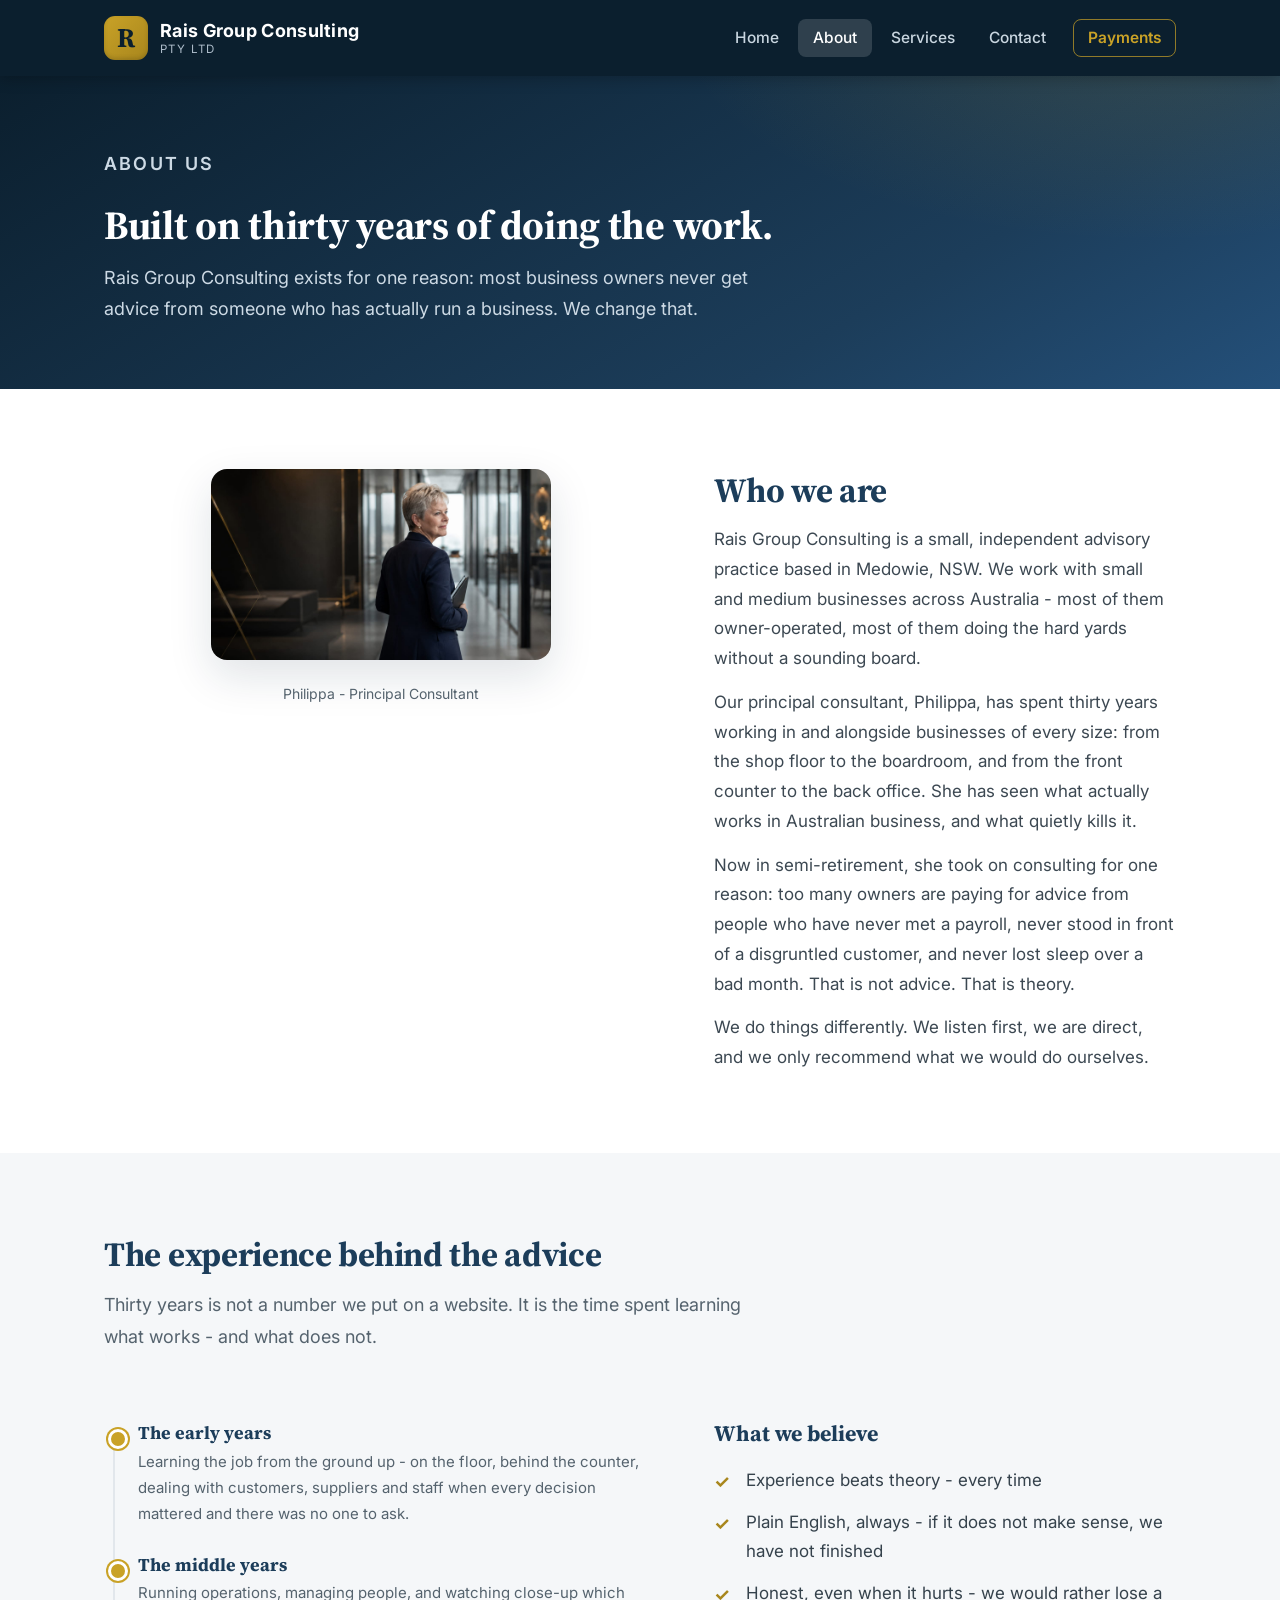
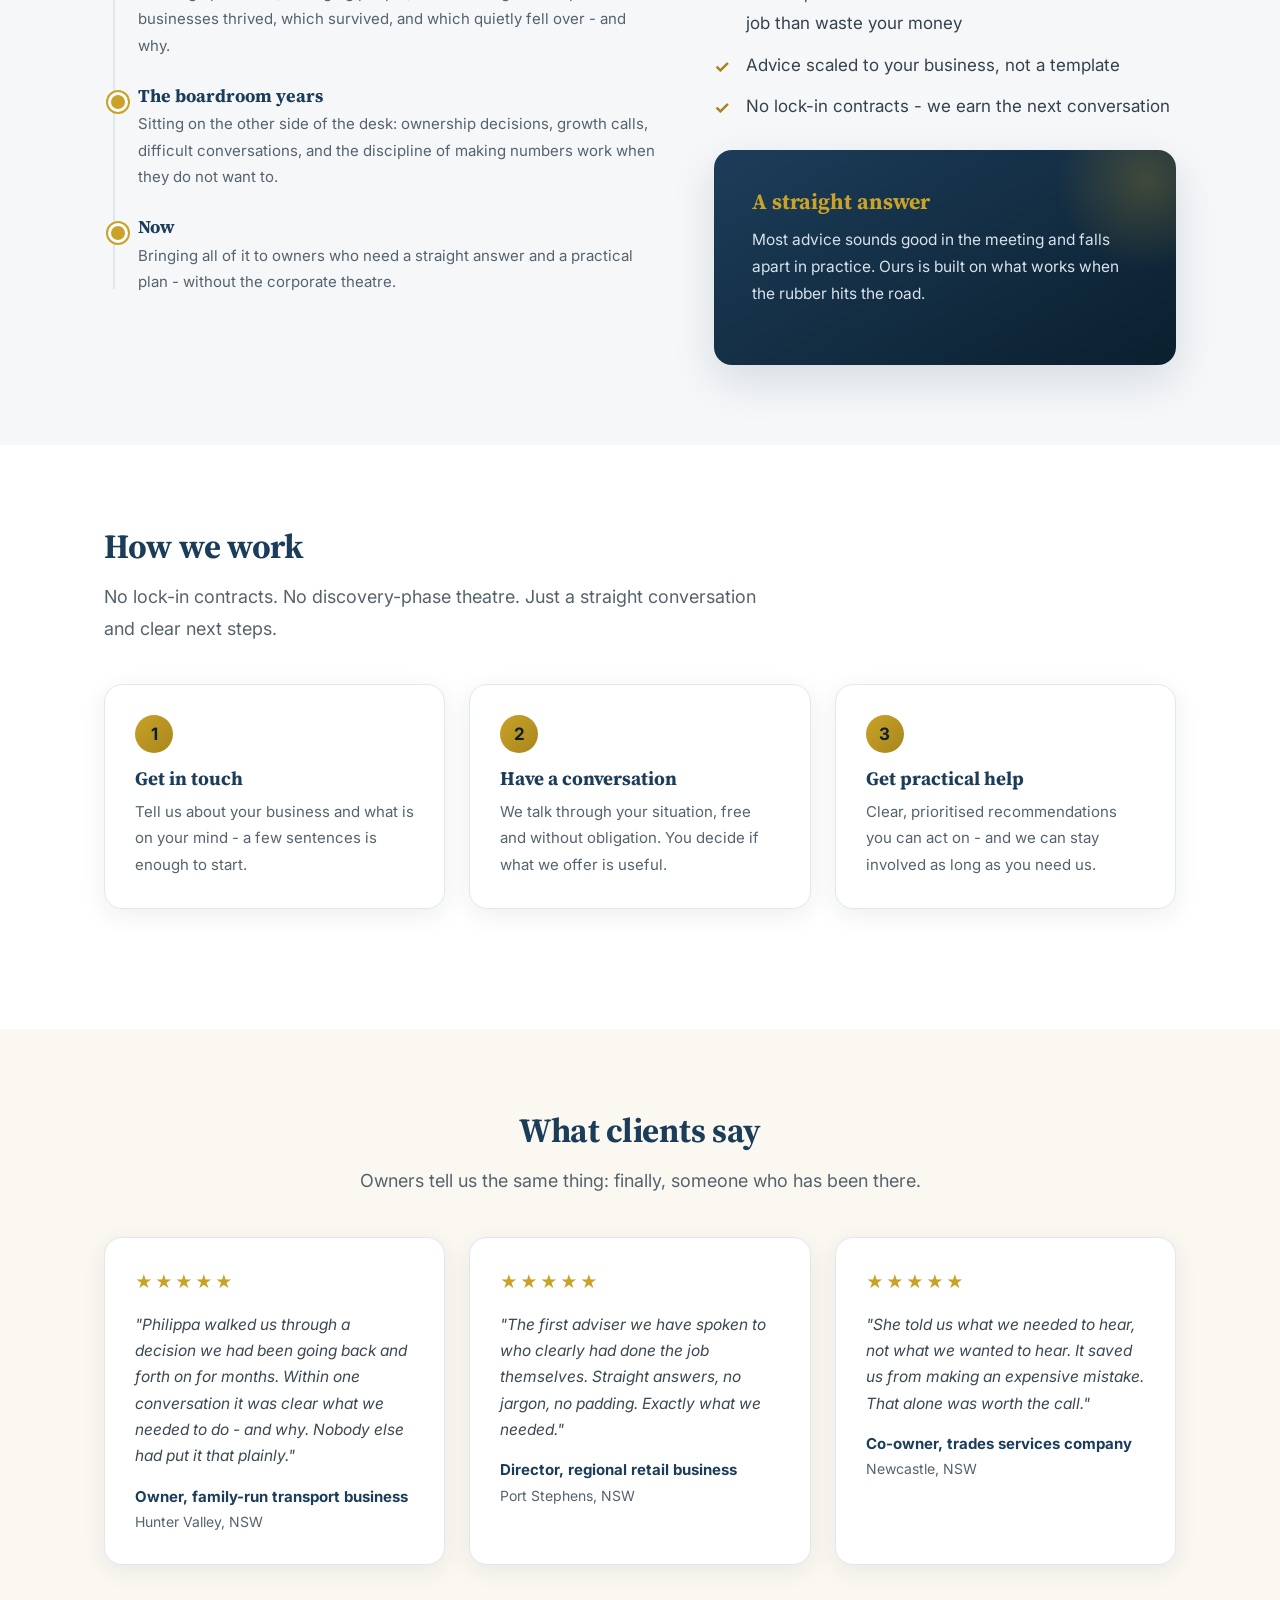
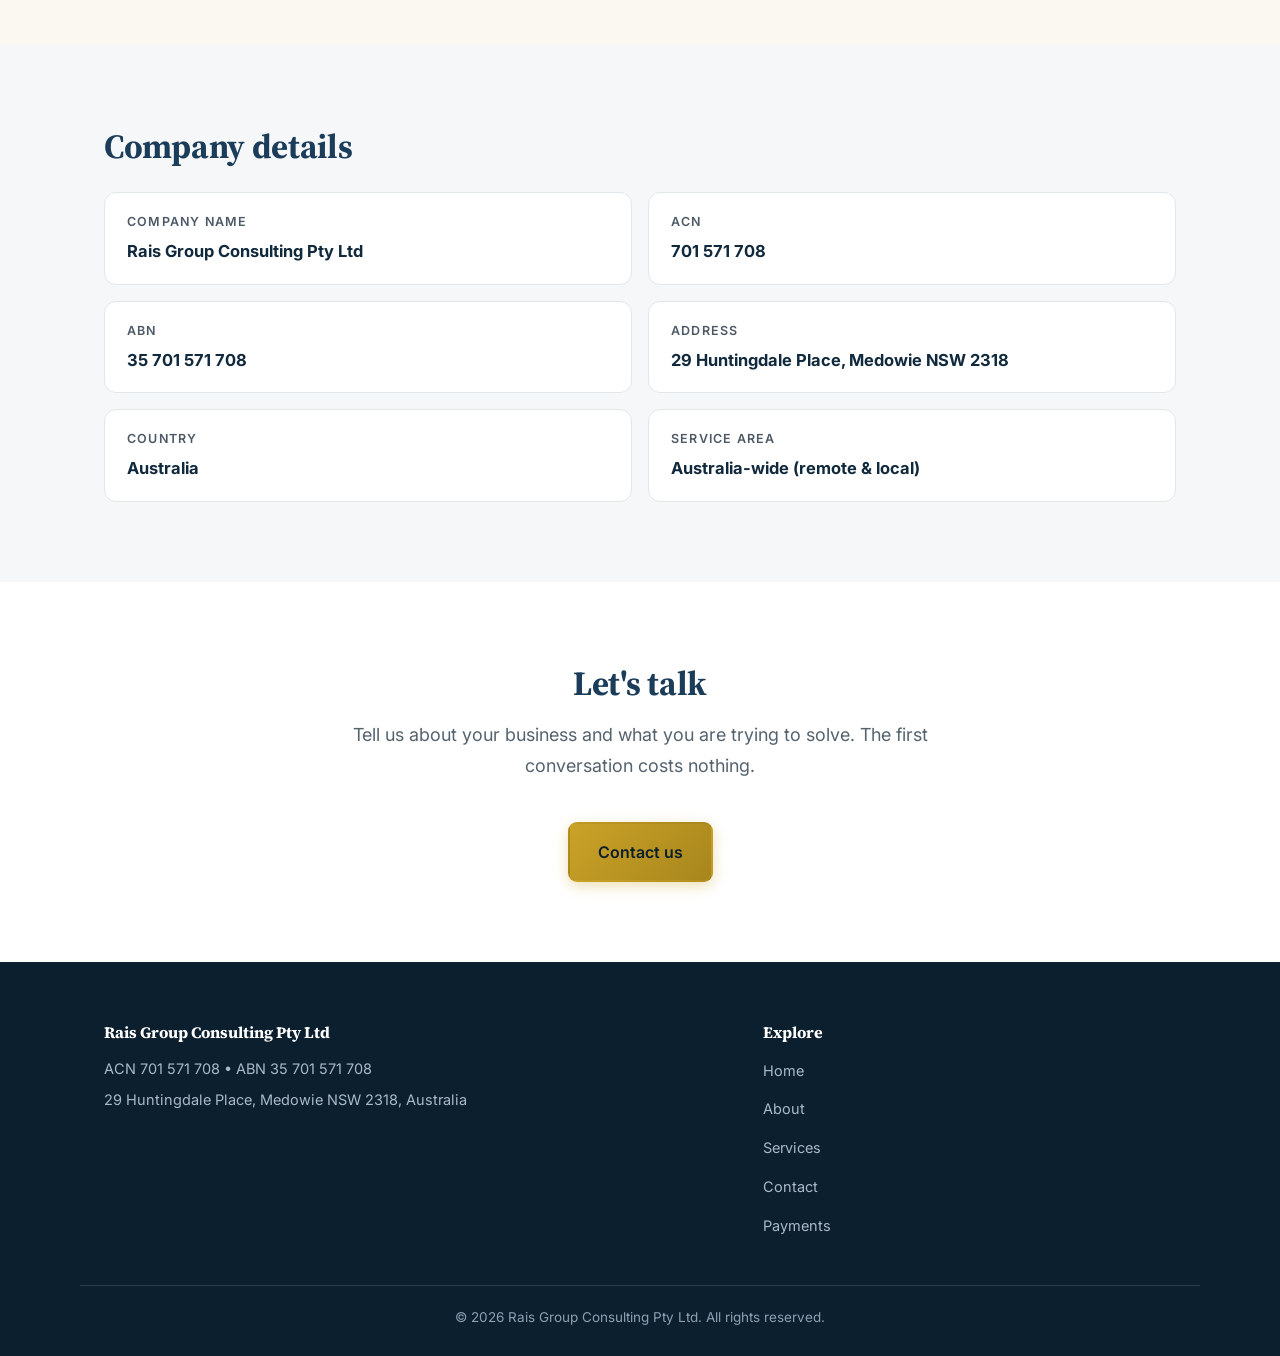
==== commit 49233950: "Add photo gallery, brand banner, and updated Philippa imagery" ====
--- a/about.html
+++ b/about.html
@@ -43,7 +43,7 @@
   <section class="section">
     <div class="container split">
       <div class="about-image">
-        <img src="assets/philippa-headshot.jpg" alt="Philippa, Principal Consultant at Rais Group Consulting">
+        <img src="assets/philippa-hallway.jpg" alt="Philippa, Principal Consultant at Rais Group Consulting">
         <p class="hero-caption">Philippa - Principal Consultant</p>
       </div>
       <div>
--- a/css/styles.css
+++ b/css/styles.css
@@ -257,6 +257,19 @@
 .step h3 { color: var(--navy); margin-bottom: 8px; font-size: 19px; }
 .step p { color: var(--muted); font-size: 15px; }
 
+/* Photo gallery */
+.gallery { display: grid; grid-template-columns: repeat(3, 1fr); gap: 22px; }
+.gallery figure {
+  margin: 0; border-radius: var(--radius-lg); overflow: hidden; box-shadow: var(--shadow);
+  background: var(--bg); border: 1px solid var(--line); transition: box-shadow 0.2s, transform 0.2s;
+}
+.gallery figure:hover { box-shadow: var(--shadow-lg); transform: translateY(-3px); }
+.gallery img { width: 100%; height: 240px; object-fit: cover; display: block; }
+.gallery figcaption { padding: 13px 18px 16px; font-size: 14.5px; color: var(--muted); }
+.gallery figcaption strong { display: block; color: var(--navy); font-size: 15.5px; margin-bottom: 2px; font-family: var(--font-head); }
+.brand-banner { padding: 0; }
+.brand-banner img { width: 100%; max-height: 430px; object-fit: cover; display: block; }
+
 /* Quote */
 .pull-quote {
   font-size: 24px; line-height: 1.5; color: var(--navy); font-weight: 600;
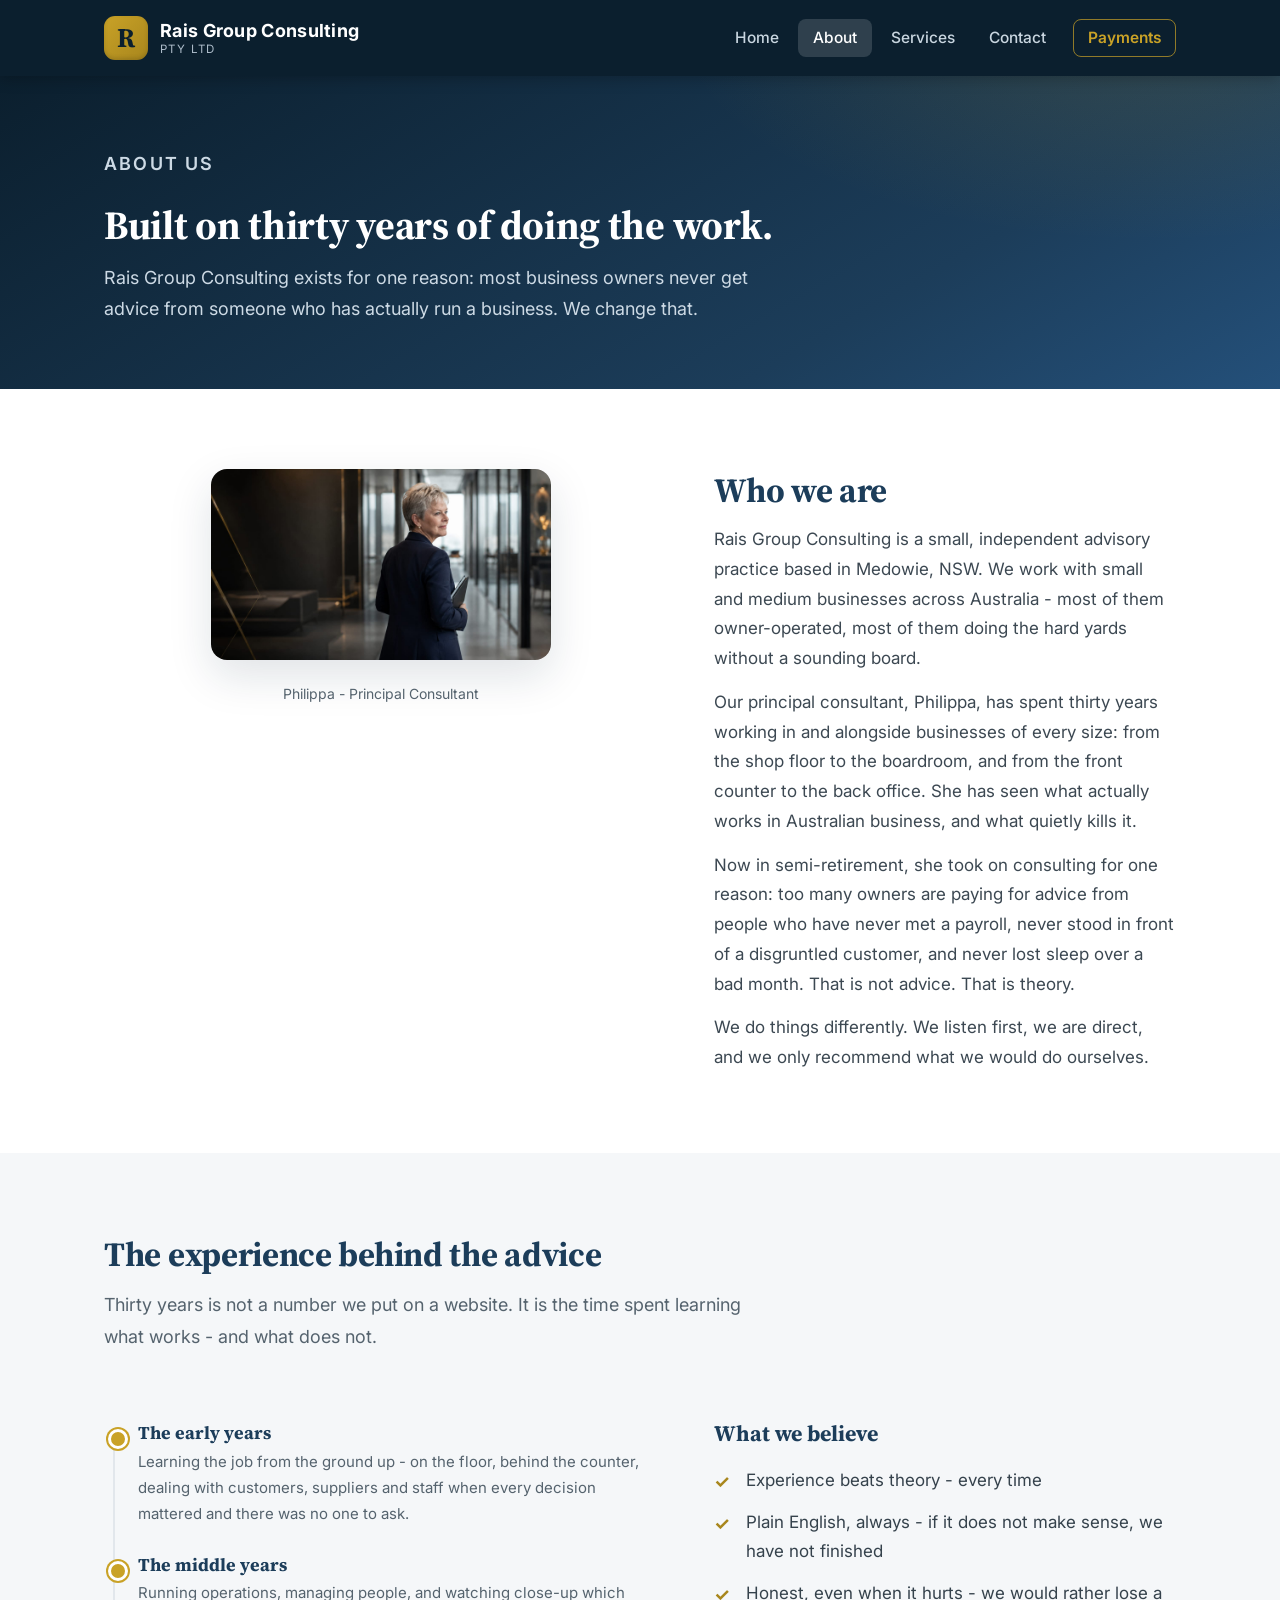
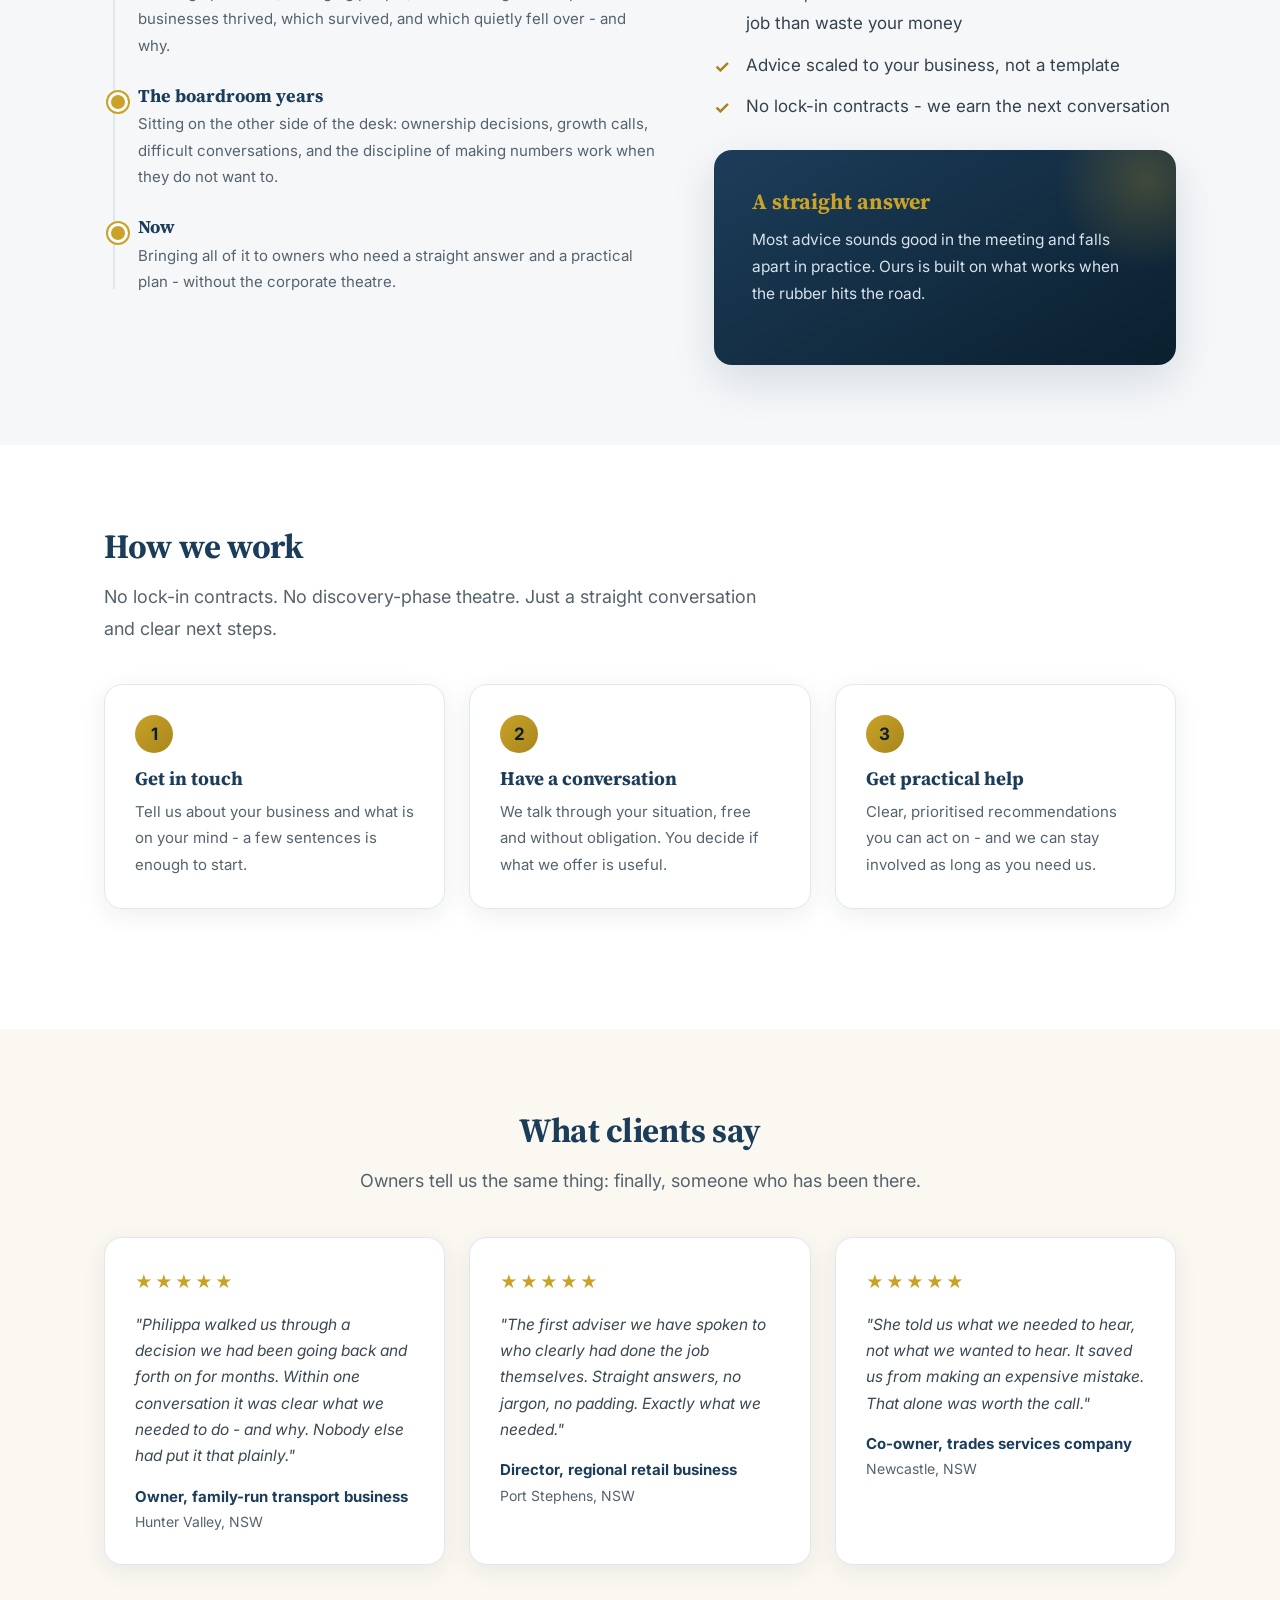
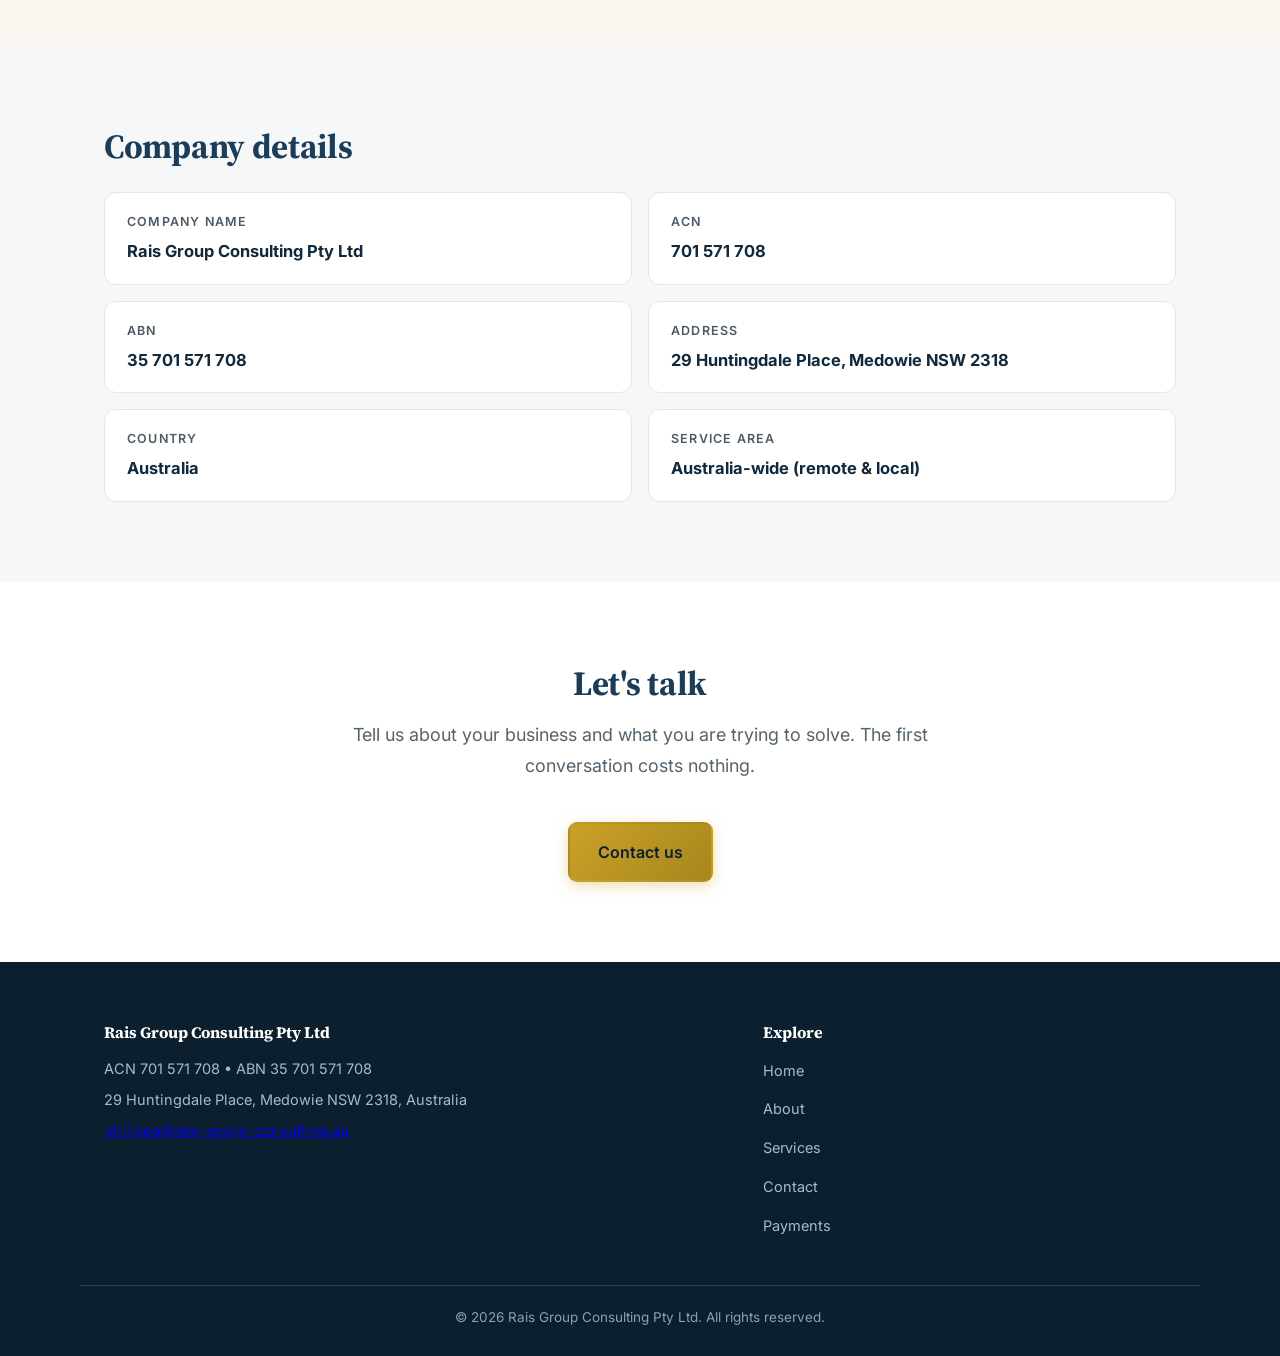
==== commit daeed234: "Add contact email philippa@rais-group-consulting.au to contact page and footers" ====
--- a/about.html
+++ b/about.html
@@ -176,6 +176,7 @@
       <h4>Rais Group Consulting Pty Ltd</h4>
       <p>ACN 701 571 708 &bull; ABN 35 701 571 708</p>
       <p>29 Huntingdale Place, Medowie NSW 2318, Australia</p>
+      <p><a href="mailto:philippa@rais-group-consulting.au">philippa@rais-group-consulting.au</a></p>
     </div>
     <div>
       <h4>Explore</h4>
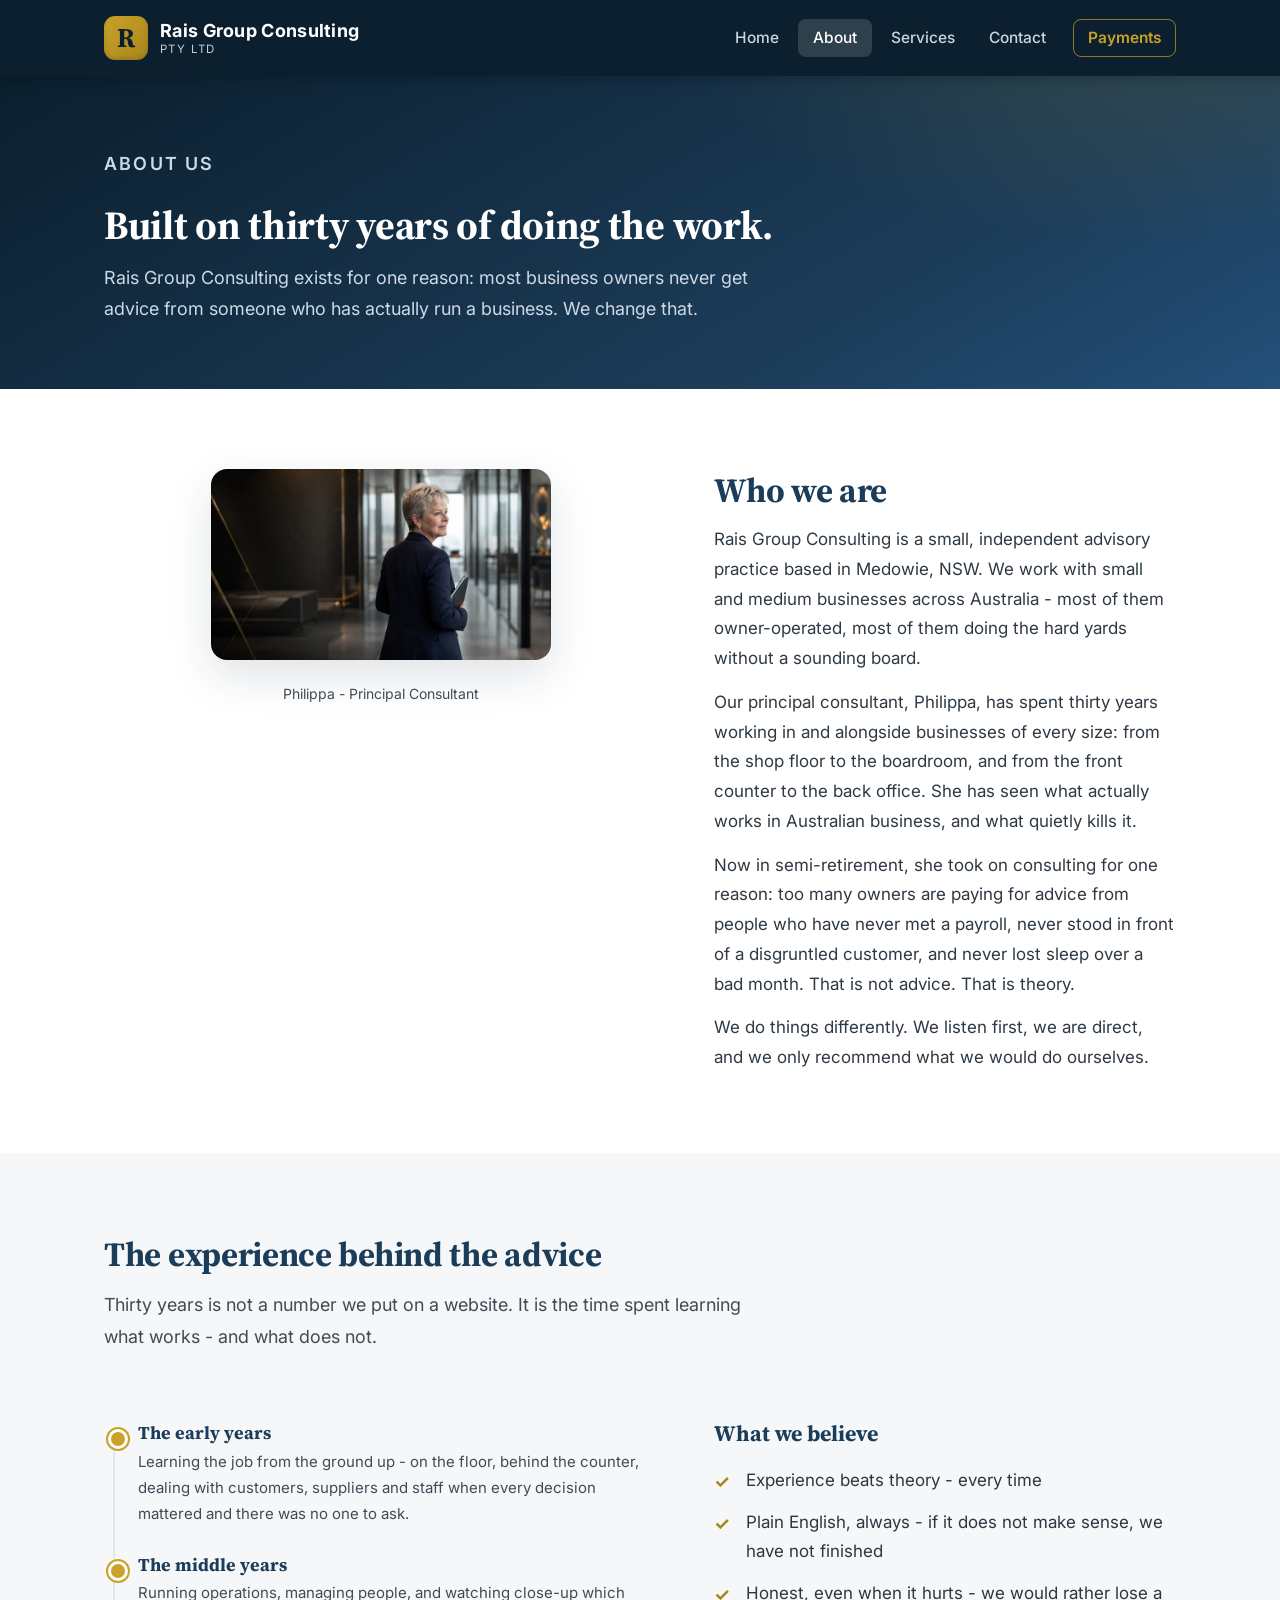
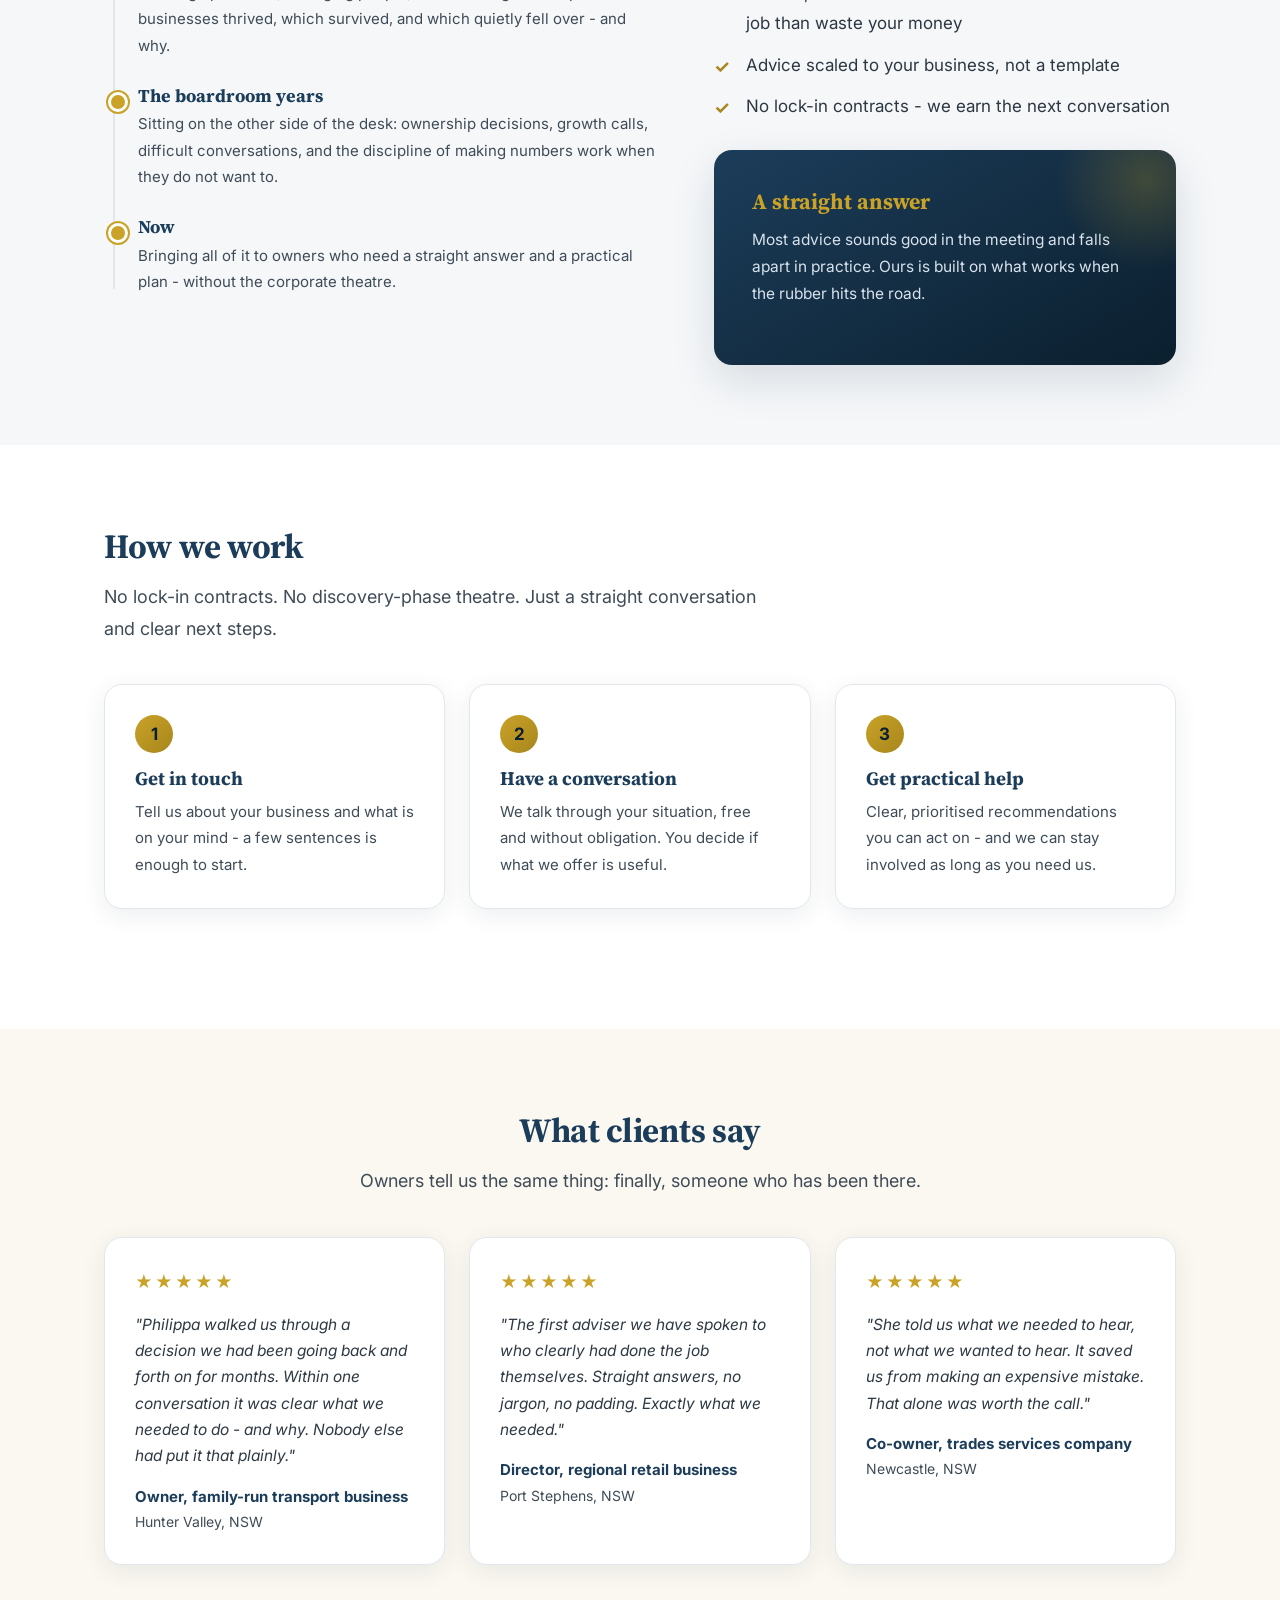
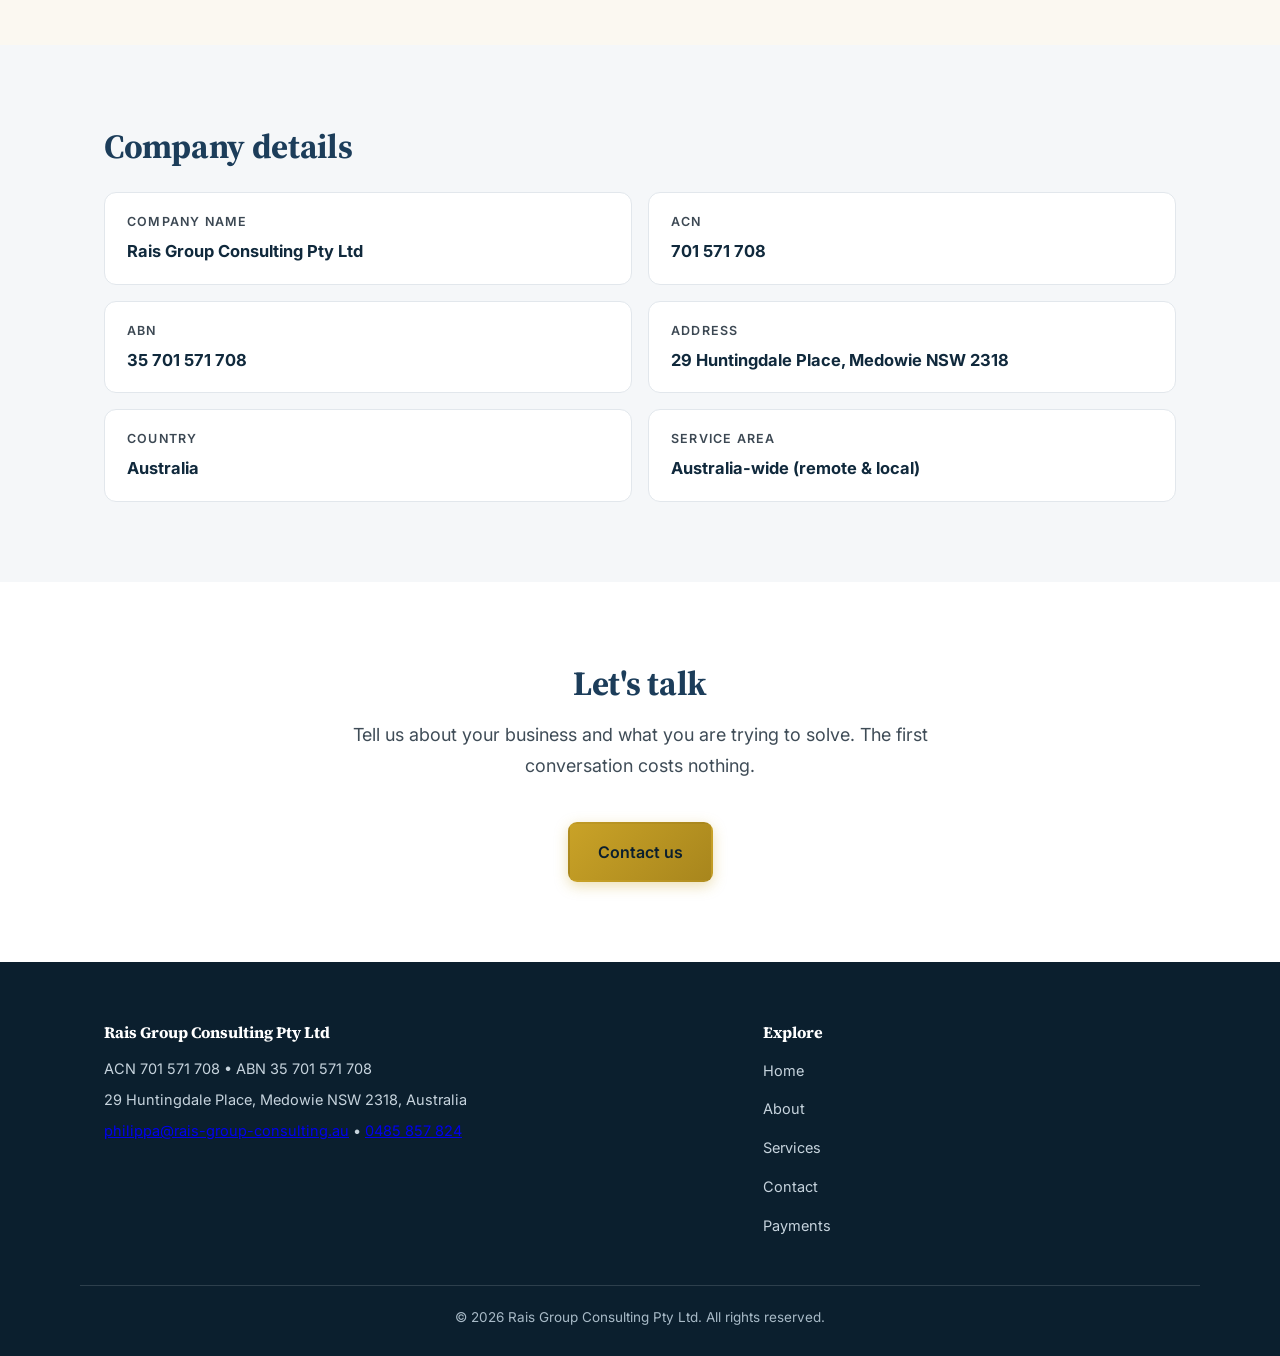
==== commit f610e082: "Improve text contrast and add contact phone 0485 857 824" ====
--- a/about.html
+++ b/about.html
@@ -176,7 +176,7 @@
       <h4>Rais Group Consulting Pty Ltd</h4>
       <p>ACN 701 571 708 &bull; ABN 35 701 571 708</p>
       <p>29 Huntingdale Place, Medowie NSW 2318, Australia</p>
-      <p><a href="mailto:philippa@rais-group-consulting.au">philippa@rais-group-consulting.au</a></p>
+      <p><a href="mailto:philippa@rais-group-consulting.au">philippa@rais-group-consulting.au</a> &bull; <a href="tel:+61485857824">0485 857 824</a></p>
     </div>
     <div>
       <h4>Explore</h4>
--- a/css/styles.css
+++ b/css/styles.css
@@ -6,8 +6,8 @@
   --gold: #c9a227;
   --gold-dark: #a8861d;
   --gold-soft: #f4e9c8;
-  --ink: #26313a;
-  --muted: #55636e;
+  --ink: #202a33;
+  --muted: #3f4c57;
   --bg: #ffffff;
   --bg-alt: #f5f7f9;
   --bg-warm: #fbf8f1;
@@ -66,7 +66,7 @@
 }
 .brand-text { display: flex; flex-direction: column; line-height: 1.25; }
 .brand-text strong { font-size: 18px; letter-spacing: 0.3px; color: #fff; }
-.brand-text small { font-size: 11.5px; color: #aebdcb; text-transform: uppercase; letter-spacing: 1.4px; }
+.brand-text small { font-size: 11.5px; color: #c2ced8; text-transform: uppercase; letter-spacing: 1.4px; }
 
 .main-nav { display: flex; align-items: center; gap: 4px; flex-wrap: wrap; }
 .main-nav a {
@@ -134,7 +134,7 @@
 
 .split { display: grid; grid-template-columns: 1.2fr 1fr; gap: 56px; align-items: start; }
 .split p + p { margin-top: 14px; }
-.split p { color: #3c4852; }
+.split p { color: #2e3943; }
 
 /* Cards */
 .cards { display: grid; grid-template-columns: repeat(3, 1fr); gap: 24px; }
@@ -160,7 +160,7 @@
 
 /* Lists */
 .tick-list { list-style: none; margin: 18px 0 28px; }
-.tick-list li { padding-left: 32px; position: relative; margin-bottom: 12px; color: #35424c; }
+.tick-list li { padding-left: 32px; position: relative; margin-bottom: 12px; color: #2c3741; }
 .tick-list li::before {
   content: "\2713"; position: absolute; left: 0; top: 0; color: var(--gold-dark);
   font-weight: bold; font-size: 18px;
@@ -214,7 +214,7 @@
   padding: 30px; box-shadow: var(--shadow); display: flex; flex-direction: column; gap: 14px;
 }
 .testimonial .stars { color: var(--gold); font-size: 17px; letter-spacing: 2px; }
-.testimonial blockquote { font-size: 15.5px; color: #3c4852; font-style: italic; line-height: 1.7; }
+.testimonial blockquote { font-size: 15.5px; color: #2e3943; font-style: italic; line-height: 1.7; }
 .testimonial .who { font-size: 14px; color: var(--muted); }
 .testimonial .who strong { color: var(--navy); display: block; font-size: 15px; }
 
@@ -239,7 +239,7 @@
   background: var(--bg); border: 1px solid var(--line); border-radius: var(--radius);
   padding: 18px 22px; display: flex; flex-direction: column; gap: 4px;
 }
-.detail-item span { font-size: 12.5px; text-transform: uppercase; letter-spacing: 1.2px; color: #4d5a66; font-weight: 600; }
+.detail-item span { font-size: 12.5px; text-transform: uppercase; letter-spacing: 1.2px; color: #3c4853; font-weight: 600; }
 .detail-item strong { font-size: 16.5px; color: var(--navy-dark); }
 .details-stack { display: flex; flex-direction: column; gap: 12px; margin-bottom: 24px; }
 
@@ -299,16 +299,16 @@
 .coming-soon .btn { margin-top: 10px; }
 
 /* Footer */
-.site-footer { background: var(--navy-deep); color: #a9bac7; padding: 60px 0 26px; }
+.site-footer { background: var(--navy-deep); color: #c6d3dd; padding: 60px 0 26px; }
 .footer-grid { display: grid; grid-template-columns: 1.5fr 1fr; gap: 40px; margin-bottom: 36px; }
 .site-footer h4 { color: #fff; margin-bottom: 14px; font-size: 16px; }
-.site-footer p { font-size: 14.5px; margin-bottom: 6px; color: #a9bac7; }
+.site-footer p { font-size: 14.5px; margin-bottom: 6px; color: #c6d3dd; }
 .footer-links { list-style: none; }
 .footer-links li { margin-bottom: 9px; }
-.footer-links a { color: #a9bac7; text-decoration: none; font-size: 14.5px; }
+.footer-links a { color: #c6d3dd; text-decoration: none; font-size: 14.5px; }
 .footer-links a:hover { color: var(--gold); }
 .footer-bottom { border-top: 1px solid var(--line-dark); padding-top: 20px; text-align: center; }
-.footer-bottom p { font-size: 13.5px; margin: 0; color: #8ba0b1; }
+.footer-bottom p { font-size: 13.5px; margin: 0; color: #a8bac7; }
 
 /* Responsive */
 @media (max-width: 920px) {
